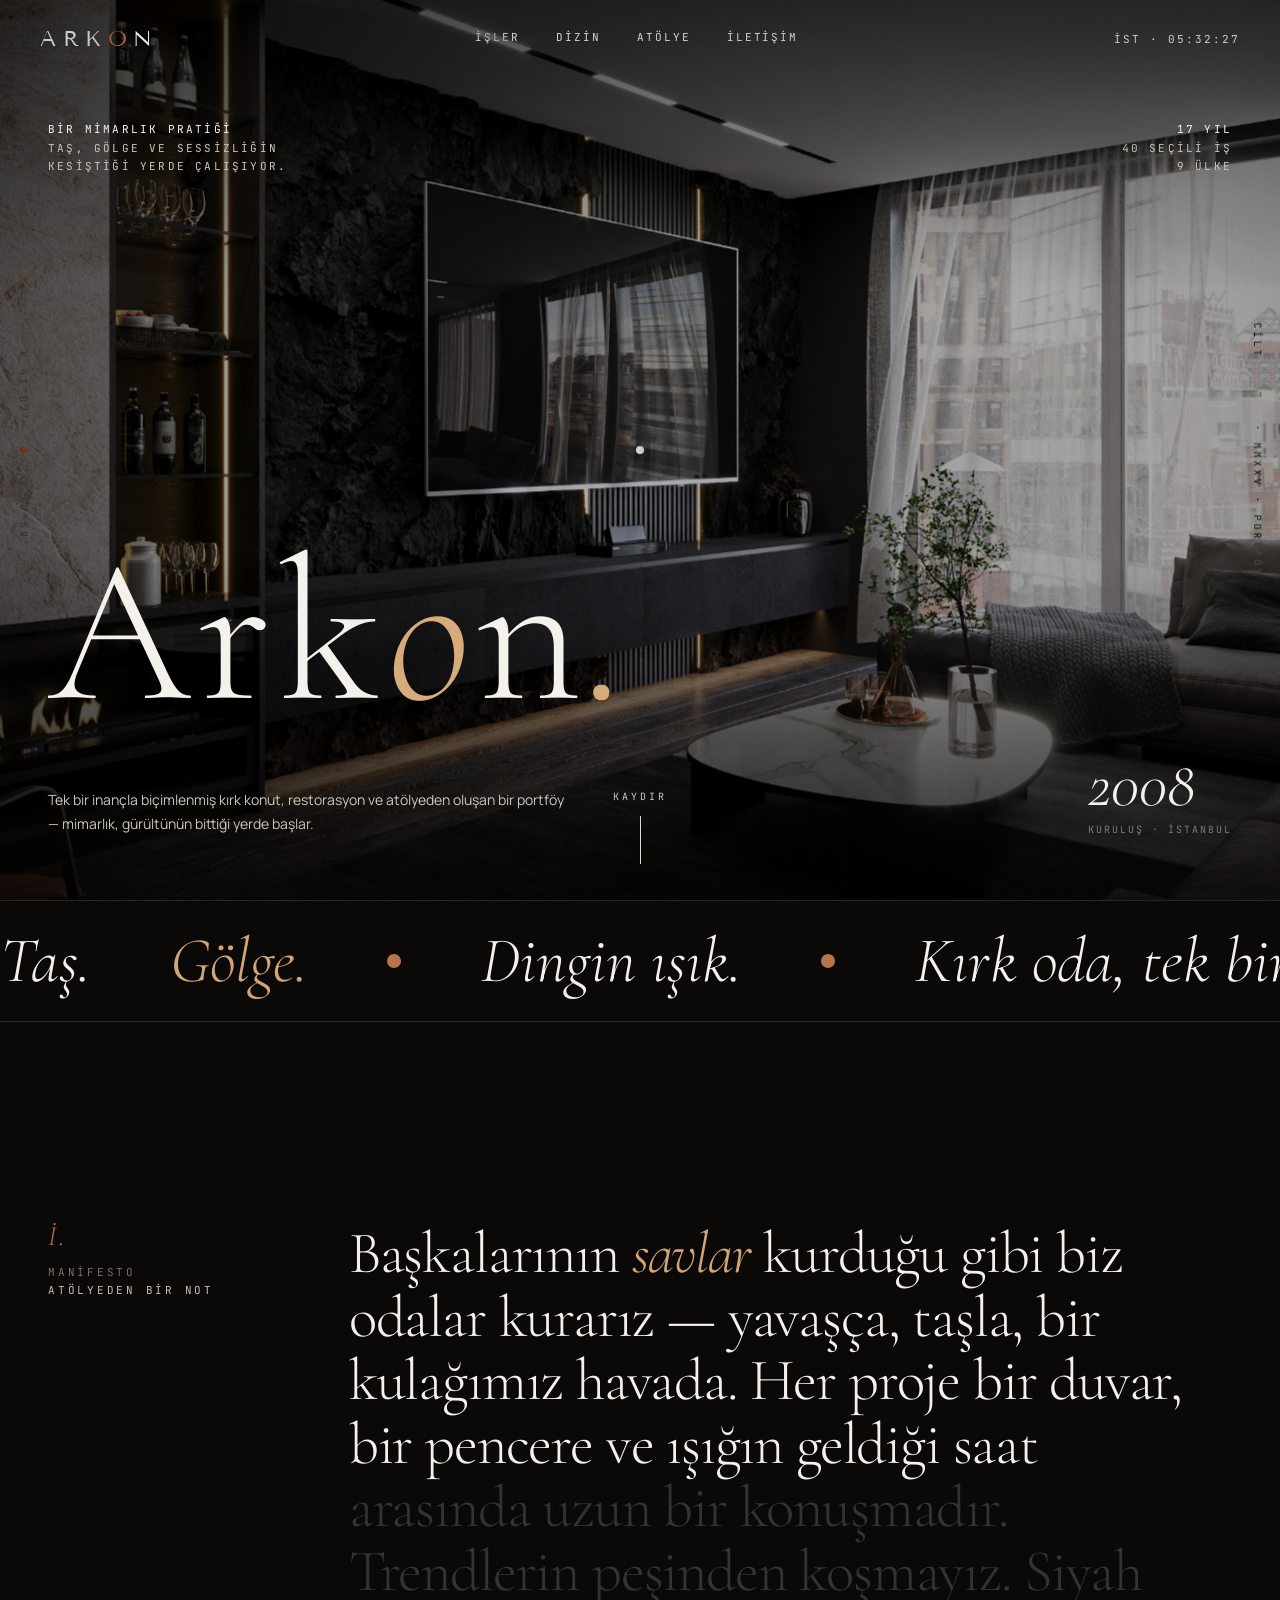
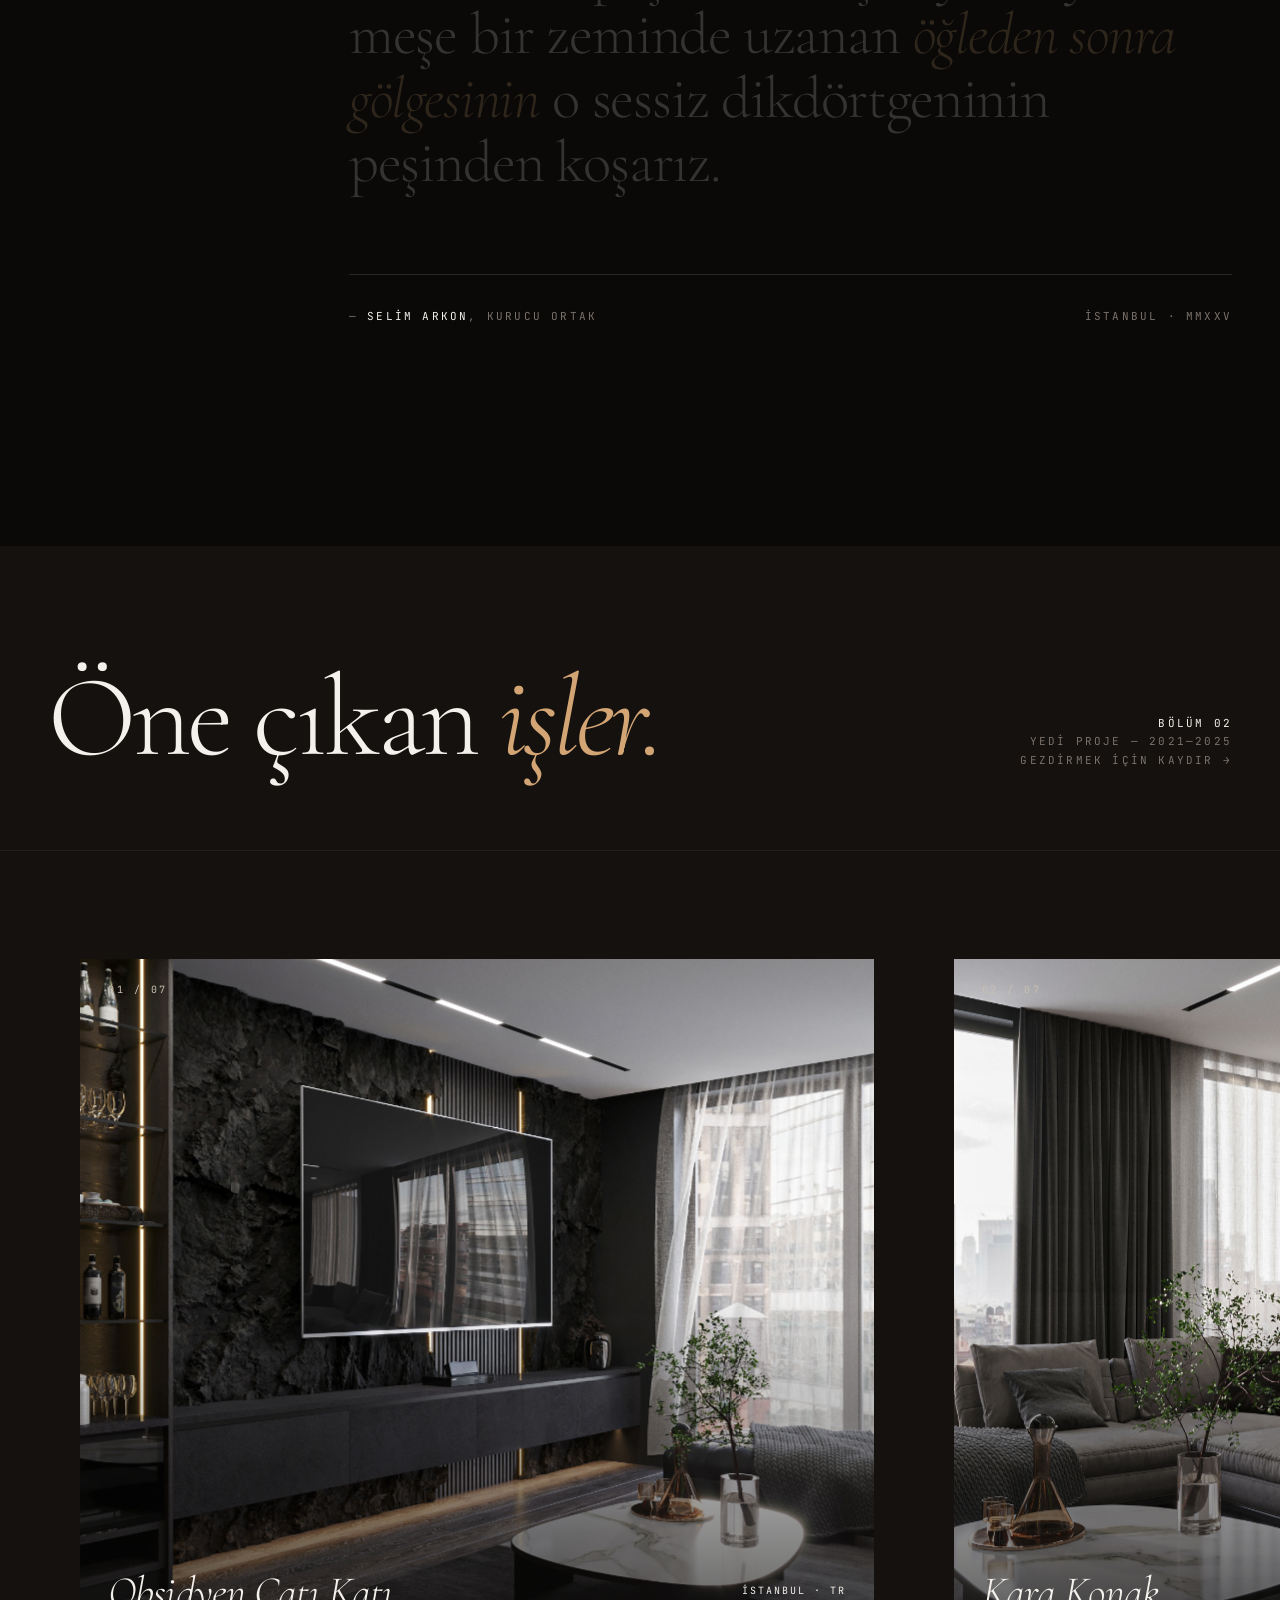
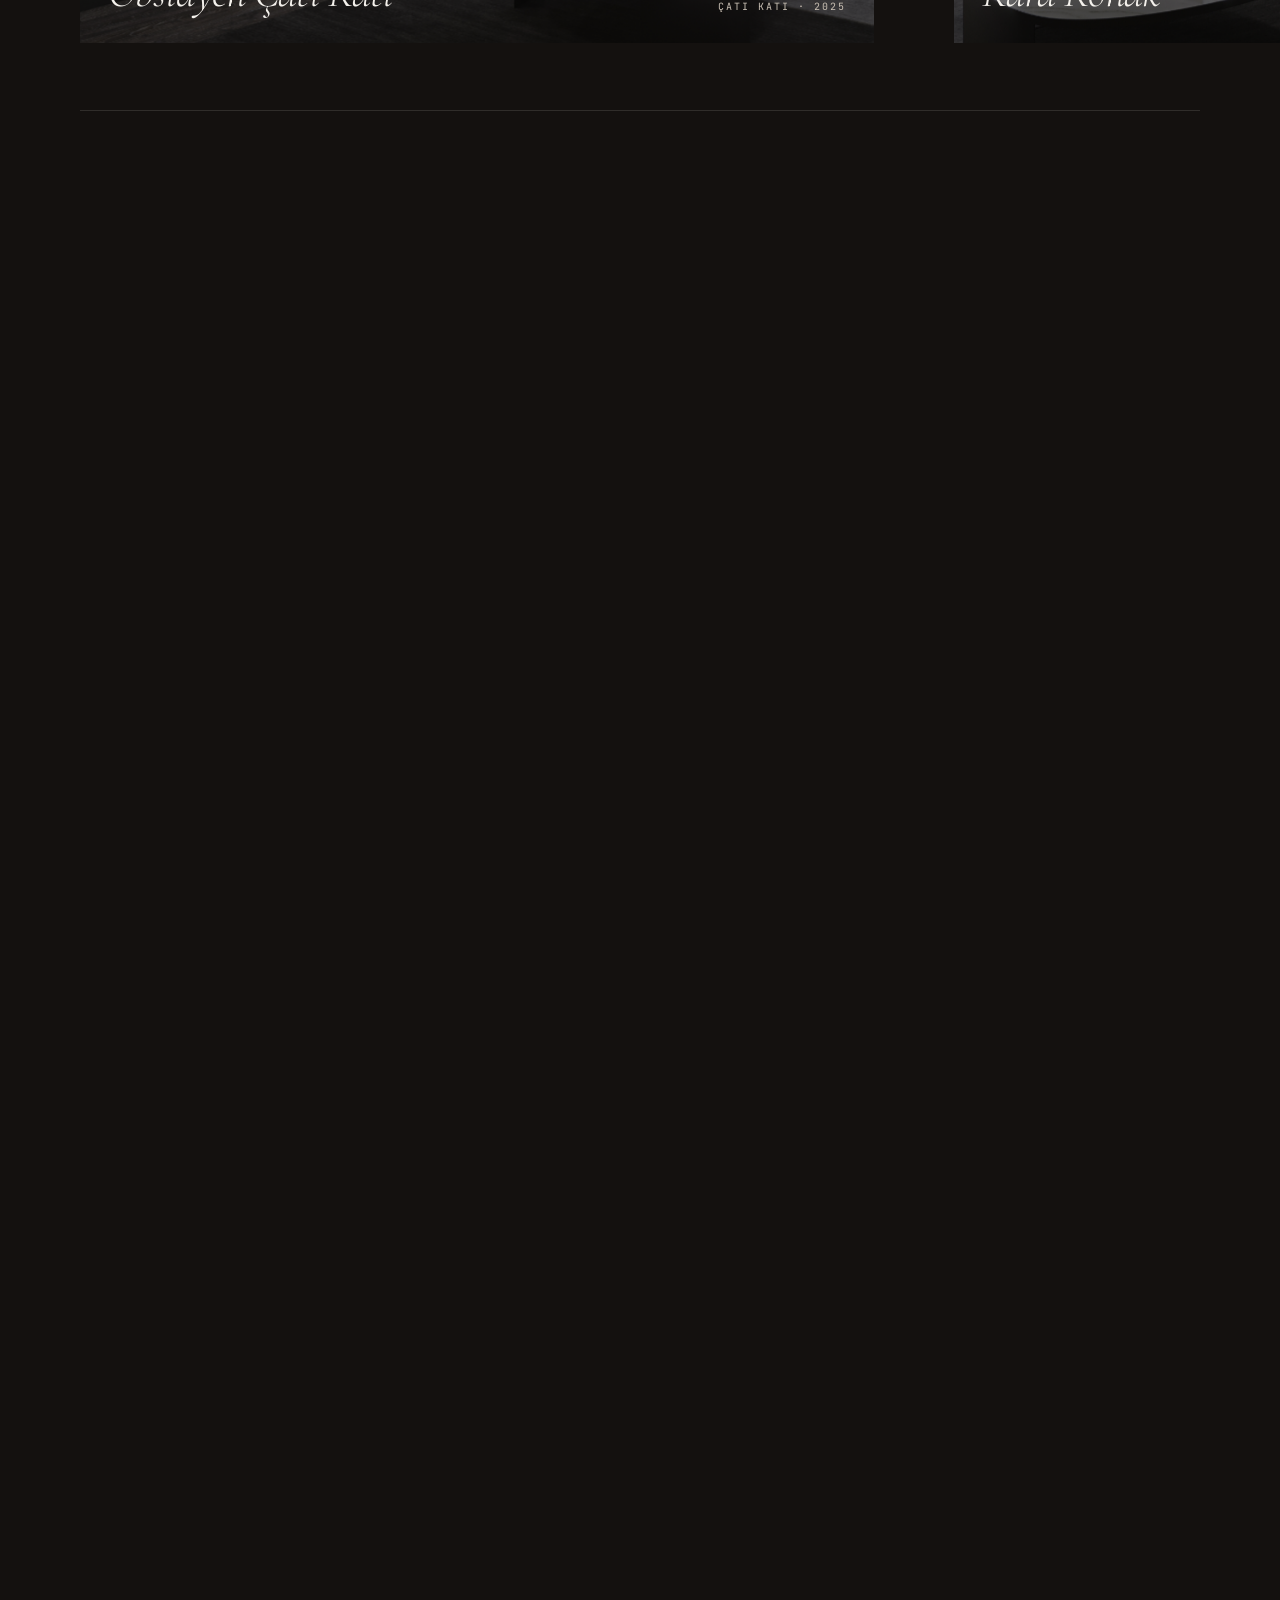
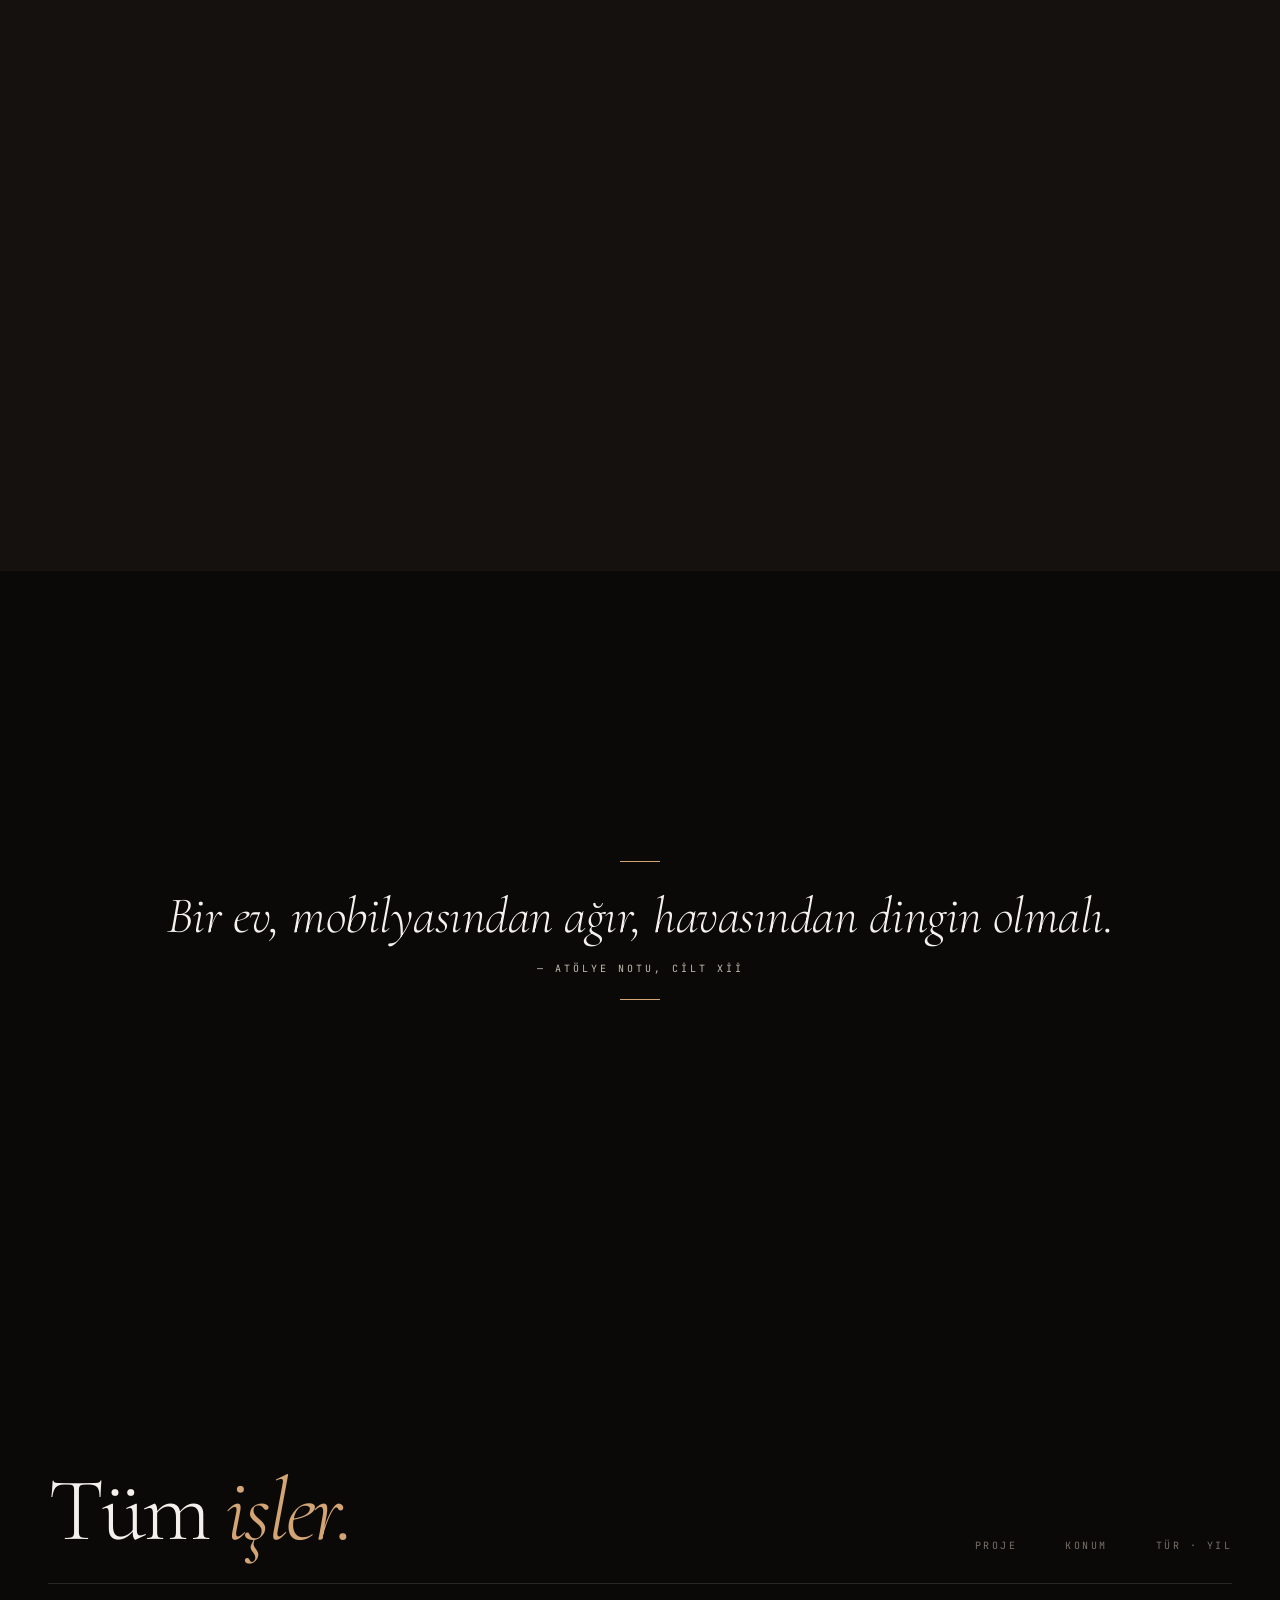
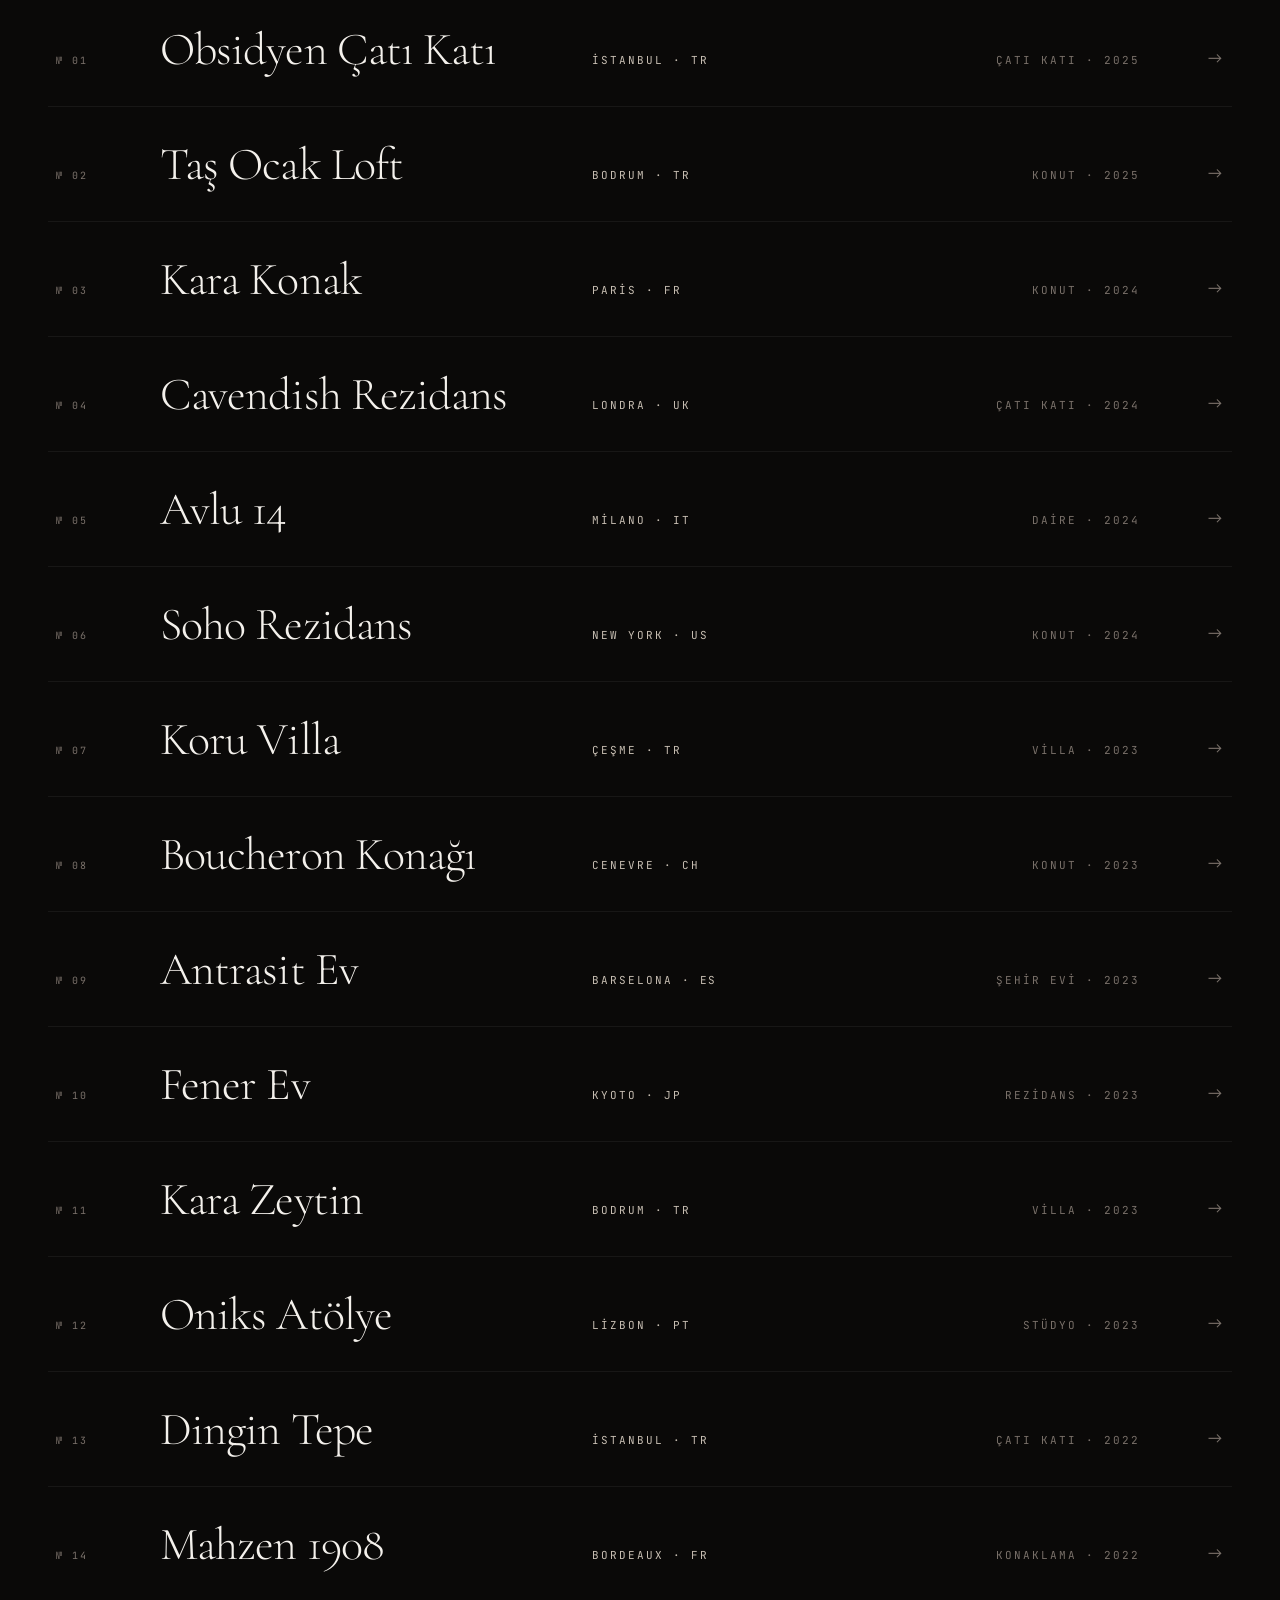
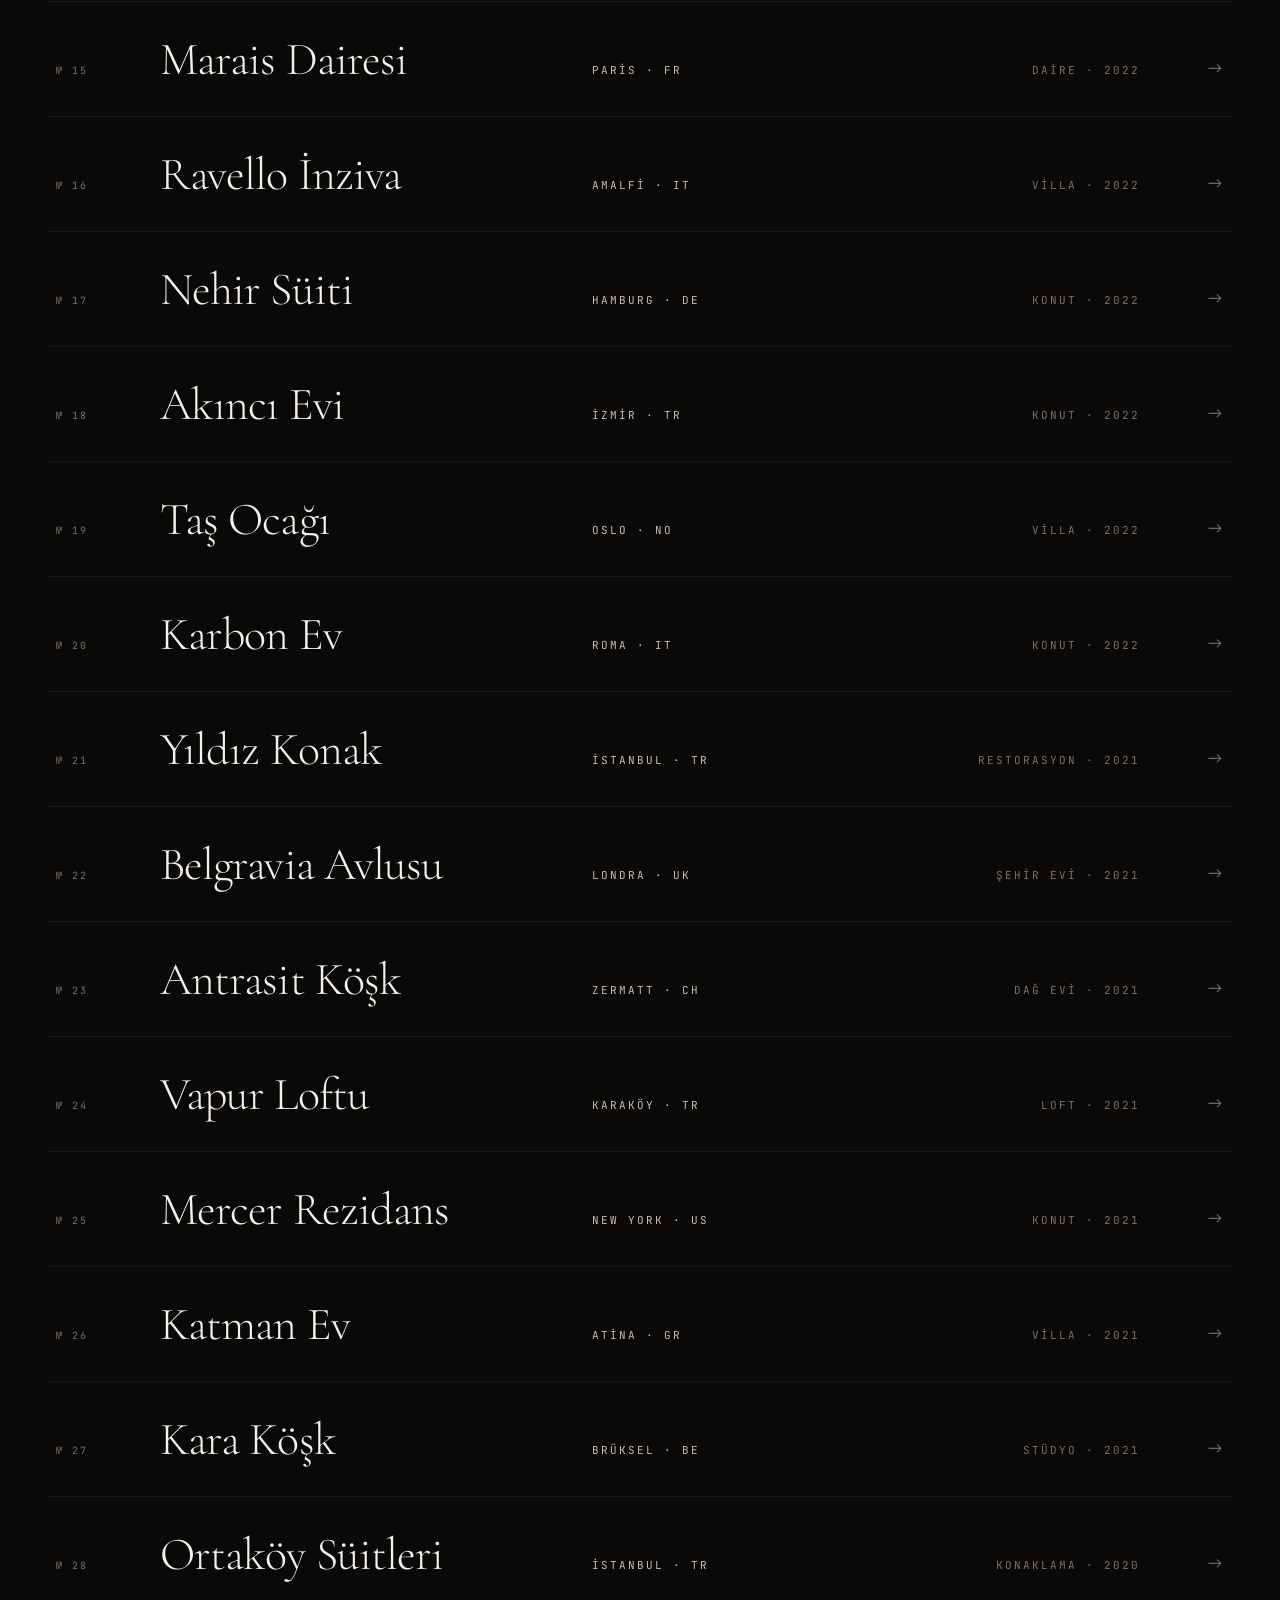
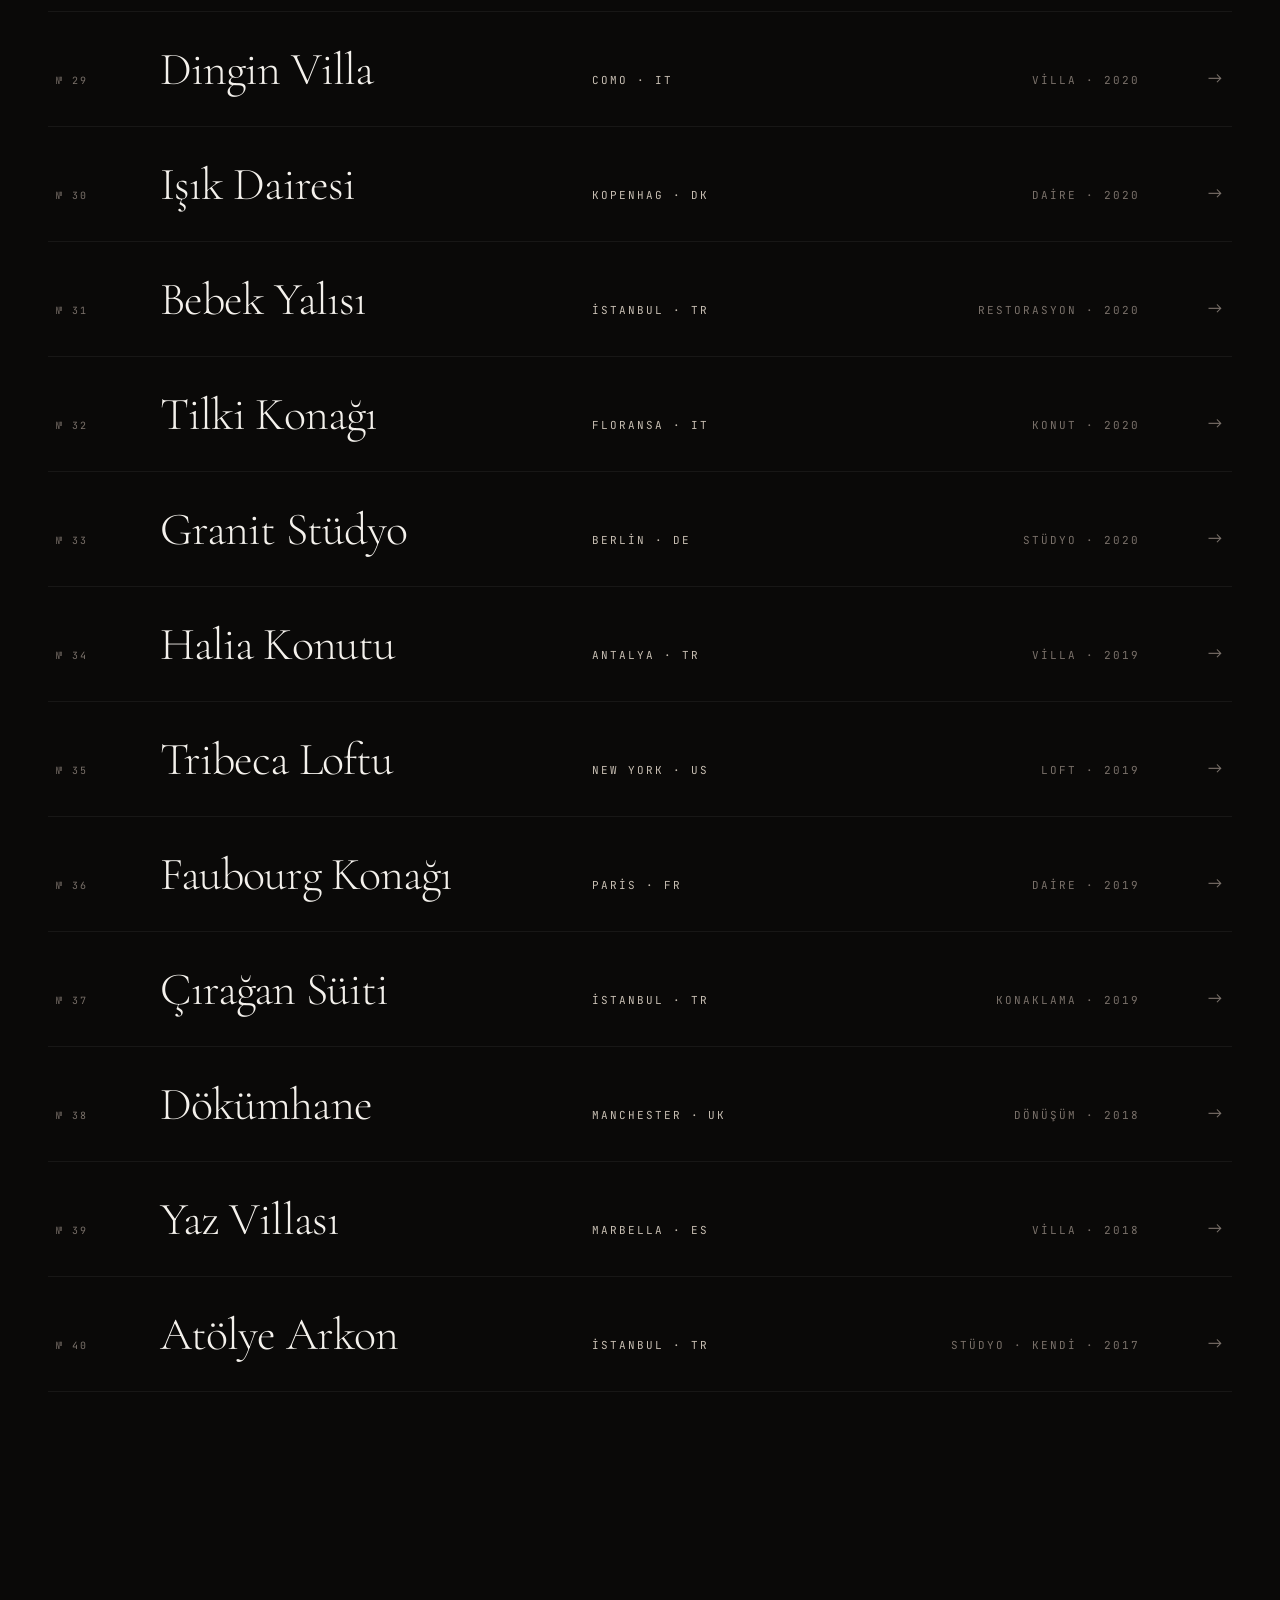
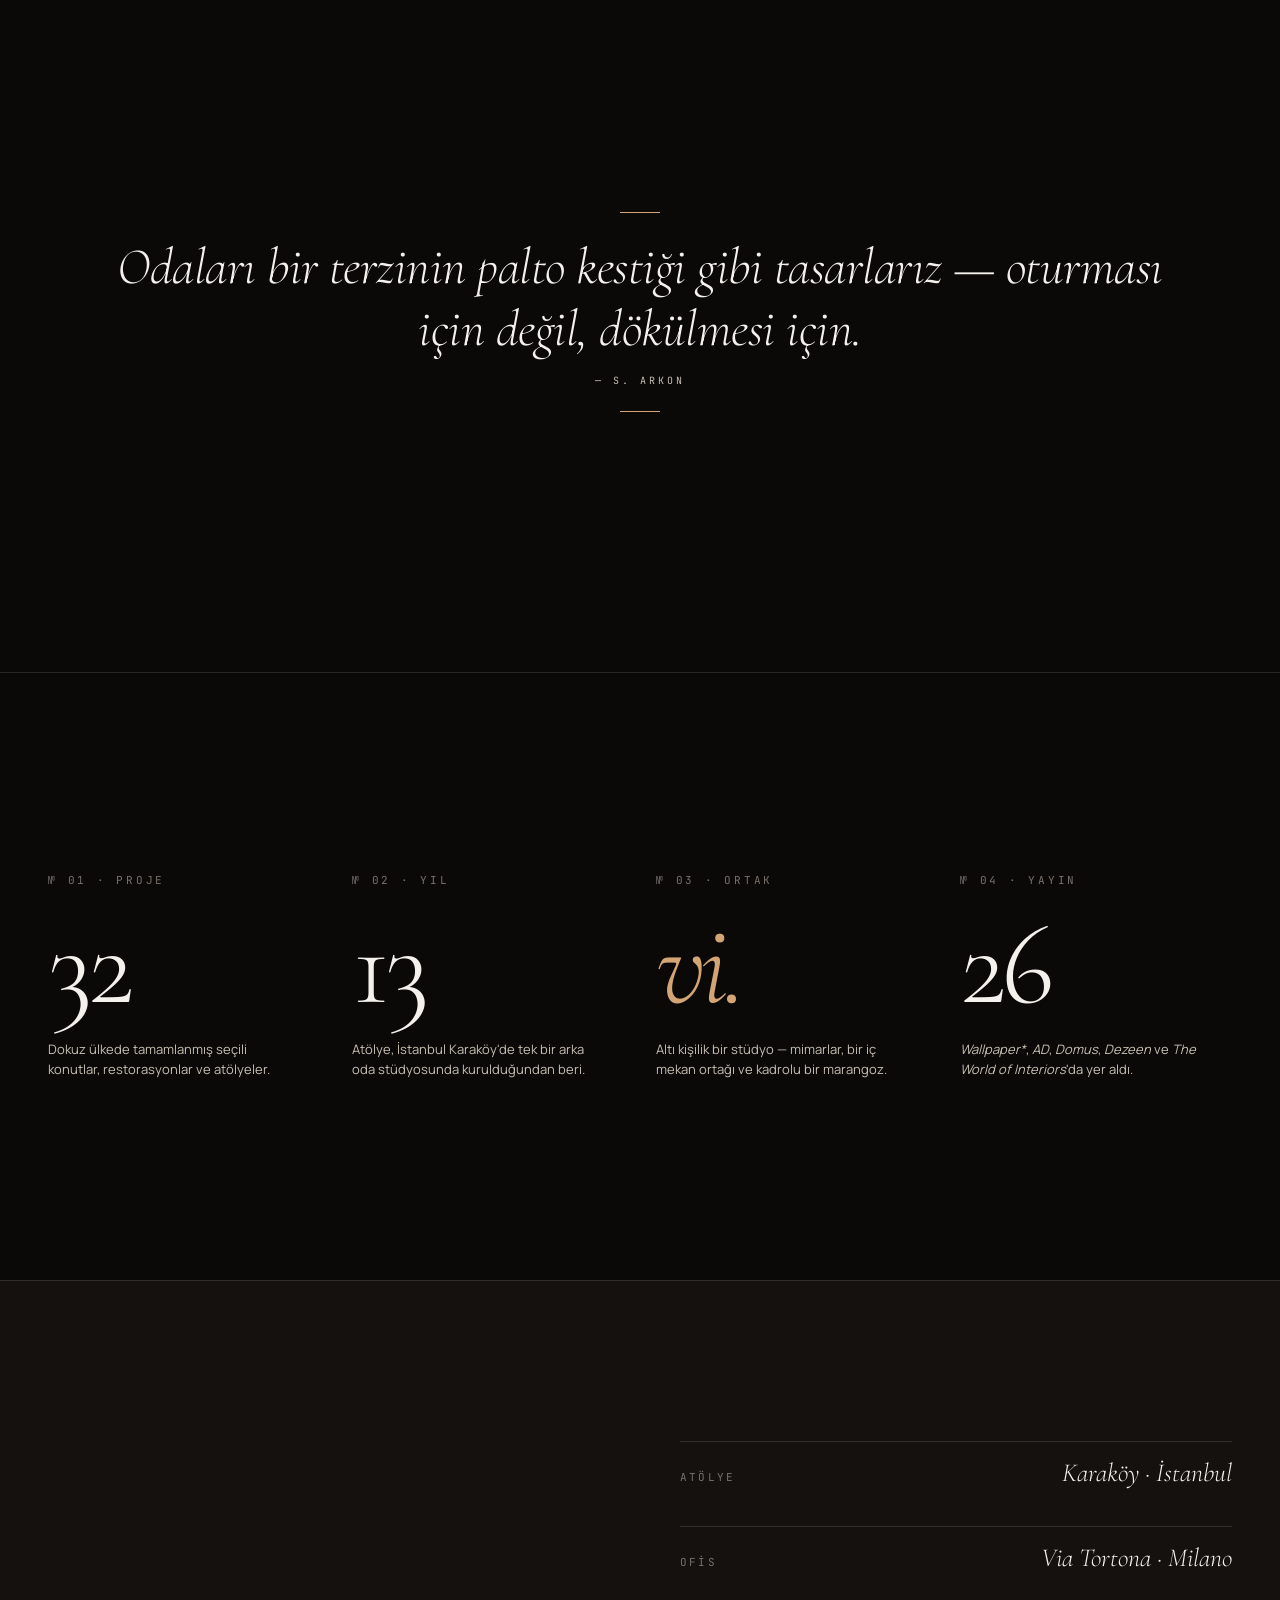
==== index.html @ aa0da46b "Initial commit: Arkon portfolio web sitesi Statik HTML/CSS/JS proje sayfaları ve görseller eklendi. " ====
<!doctype html>
<html lang="tr">
<head>
<meta charset="utf-8">
<meta name="viewport" content="width=device-width,initial-scale=1">
<title>ARKON — Mimarlık & İç Mekan</title>
<link rel="preconnect" href="https://fonts.googleapis.com">
<link rel="preconnect" href="https://fonts.gstatic.com" crossorigin>
<link href="https://fonts.googleapis.com/css2?family=Cormorant+Garamond:ital,wght@0,300;0,400;0,500;1,300;1,400&family=JetBrains+Mono:wght@300;400&family=Manrope:wght@300;400;500&family=Tenor+Sans&display=swap" rel="stylesheet">
<link rel="stylesheet" href="styles.css">
</head>
<body data-screen-label="Arkon Portföy">

<!-- Cursor + grain -->
<div class="cursor"></div>
<div class="grain"></div>

<!-- Loader -->
<div class="loader" aria-hidden="true">
  <div class="loader__count"><span class="v">00</span><span class="pct">/ 100</span></div>
  <div class="loader__meta">
    <b>ARKON · ATÖLYE</b><br>
    mimarlık &amp; iç mekan<br>
    kuruluş 2008 — İstanbul / Milano<br><br>
    seçili işler yükleniyor
  </div>
</div>

<!-- Side rails -->
<div class="rail rail--l">K 41°02′ <span class="dot"></span> D 28°58′</div>
<div class="rail rail--r">Cilt <b style="color:var(--paper)">17</b> · MMXXV · Portföy</div>

<!-- Nav -->
<nav class="nav">
  <div class="nav__brand">ARK<span>O</span>N</div>
  <div class="nav__links">
    <a href="#work">İşler</a>
    <a href="#index">Dizin</a>
    <a href="#atelier">Atölye</a>
    <a href="#contact">İletişim</a>
  </div>
  <div class="nav__clock">İST · 00:00:00</div>
</nav>

<!-- ============================ HERO ============================ -->
<section class="hero" data-screen-label="Giriş">
  <div class="hero__bg" style="background-image:url('img/01.jpg')"></div>
  <div class="hero__inner">
    <div class="hero__eyebrow">
      <div class="l"><b>Bir mimarlık pratiği</b><br>taş, gölge ve sessizliğin kesiştiği yerde çalışıyor.</div>
      <div class="r"><b>17 yıl</b><br>40 seçili iş<br>9 ülke</div>
    </div>

    <div class="hero__title">
      <h1 aria-label="Arkon.">
        <span class="ch">A</span><span class="ch">r</span><span class="ch">k</span><span class="ch italic">o</span><span class="ch">n</span><span class="ch italic">.</span>
      </h1>
      <div class="hero__sub">
        <p>Tek bir inançla biçimlenmiş kırk konut, restorasyon ve atölyeden oluşan bir portföy — mimarlık, gürültünün bittiği yerde başlar.</p>
        <div class="num">2008<small>Kuruluş · İstanbul</small></div>
      </div>
    </div>
  </div>
  <div class="hero__scroll">
    <span>Kaydır</span>
    <span class="bar"></span>
  </div>
</section>

<!-- ============================ MARQUEE ============================ -->
<div class="marquee" aria-hidden="true">
  <div class="marquee__track">
    <span>
      Taş. <em style="font-style:italic;color:var(--ember)">Gölge.</em>
      <i class="sep"></i>
      Dingin ışık.
      <i class="sep"></i>
      Kırk oda, tek bir kulak.
      <i class="sep"></i>
      <em style="font-style:italic;color:var(--ember)">Arkon</em> Atölye.
      <i class="sep"></i>
      Taş. <em style="font-style:italic;color:var(--ember)">Gölge.</em>
      <i class="sep"></i>
      Dingin ışık.
      <i class="sep"></i>
      Kırk oda, tek bir kulak.
      <i class="sep"></i>
      <em style="font-style:italic;color:var(--ember)">Arkon</em> Atölye.
      <i class="sep"></i>
    </span>
  </div>
</div>

<!-- ============================ MANIFESTO ============================ -->
<section class="manifesto" id="atelier" data-screen-label="Manifesto">
  <div class="manifesto__grid">
    <div class="manifesto__label">
      <span class="num">i.</span>
      Manifesto<br>
      <span style="color:var(--bone)">Atölyeden bir not</span>
    </div>
    <div>
      <div class="manifesto__body">
        Başkalarının <em>savlar</em> kurduğu gibi biz odalar kurarız — yavaşça, taşla, bir kulağımız havada. Her proje bir duvar, bir pencere ve ışığın geldiği saat arasında uzun bir konuşmadır. Trendlerin peşinden koşmayız. Siyah meşe bir zeminde uzanan <em>öğleden sonra gölgesinin</em> o sessiz dikdörtgeninin peşinden koşarız.
      </div>
      <div class="manifesto__sign">
        <span>— <b>Selim Arkon</b>, kurucu ortak</span>
        <span>İstanbul · MMXXV</span>
      </div>
    </div>
  </div>
</section>

<!-- ============================ FEATURED — Horizontal scroll ============================ -->
<section class="featured" id="work" data-screen-label="Öne Çıkan İşler">
  <div class="featured__head">
    <h2 class="reveal">Öne çıkan <em>işler.</em></h2>
    <div class="meta reveal">
      <b>Bölüm 02</b><br>
      Yedi proje — 2021—2025<br>
      Gezdirmek için kaydır →
    </div>
  </div>
  <div class="h-scroll">
    <div class="h-scroll__sticky">
      <div class="h-scroll__track">
        <!-- injected -->
      </div>
      <div class="h-scroll__progress"><span></span></div>
    </div>
  </div>
</section>

<!-- ============================ PARALLAX STRIP ============================ -->
<section class="strip" data-screen-label="Alıntı 1">
  <div class="strip__bg" style="background-image:url('img/06.jpg')"></div>
  <div class="strip__quote">
    <p class="reveal">
      Bir ev, mobilyasından ağır, havasından dingin olmalı.
      <cite>— atölye notu, cilt xii</cite>
    </p>
  </div>
</section>

<!-- ============================ INDEX LIST ============================ -->
<section class="index" id="index" data-screen-label="Proje Dizini">
  <div class="index__head">
    <h2 class="reveal">Tüm <em>işler.</em></h2>
    <div class="cols">
      <span>Proje</span>
      <span>Konum</span>
      <span>Tür · Yıl</span>
    </div>
  </div>
  <div class="index__list"><!-- injected --></div>
  <div class="idx-preview"></div>
</section>

<!-- ============================ PARALLAX STRIP 2 ============================ -->
<section class="strip" data-screen-label="Alıntı 2">
  <div class="strip__bg" style="background-image:url('img/03.jpg')"></div>
  <div class="strip__quote">
    <p class="reveal">
      Odaları bir terzinin palto kestiği gibi tasarlarız — oturması için değil, dökülmesi için.
      <cite>— S. Arkon</cite>
    </p>
  </div>
</section>

<!-- ============================ ATELIER NUMBERS ============================ -->
<section class="atelier" data-screen-label="Atölye Sayıları">
  <div class="atelier__cell reveal">
    <div class="lbl">№ 01 · proje</div>
    <div class="val"><span data-counter="40">0</span></div>
    <div class="note">Dokuz ülkede tamamlanmış seçili konutlar, restorasyonlar ve atölyeler.</div>
  </div>
  <div class="atelier__cell reveal">
    <div class="lbl">№ 02 · yıl</div>
    <div class="val"><span data-counter="17">0</span></div>
    <div class="note">Atölye, İstanbul Karaköy'de tek bir arka oda stüdyosunda kurulduğundan beri.</div>
  </div>
  <div class="atelier__cell reveal">
    <div class="lbl">№ 03 · ortak</div>
    <div class="val"><em>vi.</em></div>
    <div class="note">Altı kişilik bir stüdyo — mimarlar, bir iç mekan ortağı ve kadrolu bir marangoz.</div>
  </div>
  <div class="atelier__cell reveal">
    <div class="lbl">№ 04 · yayın</div>
    <div class="val"><span data-counter="32">0</span></div>
    <div class="note"><i>Wallpaper*</i>, <i>AD</i>, <i>Domus</i>, <i>Dezeen</i> ve <i>The World of Interiors</i>'da yer aldı.</div>
  </div>
</section>

<!-- ============================ CONTACT ============================ -->
<section class="cta" id="contact" data-screen-label="İletişim">
  <div class="cta__inner">
    <h2 class="cta__title">
      <span class="line"><span>Bir sohbet</span></span>
      <span class="line"><span><em>başlatalım.</em></span></span>
    </h2>
    <div class="cta__right">
      <div class="cta__field"><span>Atölye</span><b>Karaköy · İstanbul</b></div>
      <div class="cta__field"><span>Ofis</span><b>Via Tortona · Milano</b></div>
      <div class="cta__field"><span>E-posta</span><b>merhaba@arkon.com</b></div>
      <div class="cta__field"><span>Telefon</span><b>+90 212 000 00 00</b></div>
      <a href="mailto:merhaba@arkon.com" class="cta__btn">
        <span class="dot"></span>
        Bir proje başlatın
        <span style="margin-left:6px">→</span>
      </a>
    </div>
  </div>
</section>

<!-- ============================ FOOTER ============================ -->
<footer class="foot">
  <div class="foot__brand">ARK<span>O</span>N</div>
  <div class="foot__links">
    <a href="#">Instagram</a>
    <a href="#">Are.na</a>
    <a href="#">Günlük</a>
    <a href="#">Basın kiti</a>
  </div>
  <div>© MMXXV · tüm işlerin telif hakkı Arkon Atölye</div>
</footer>

<script src="projects.js"></script>
<script src="app.js"></script>
</body>
</html>
---- styles.css ----
/* ============================================================
   MEMİR — Architect Portfolio
   ============================================================ */

:root{
  --ink:        #0a0908;
  --char:       #14110f;
  --ash:        #1f1c19;
  --shadow:     #2a2622;
  --stone:      #7a716a;
  --bone:       #c8bfb3;
  --paper:      #f4f1ec;
  --paper-dim:  #ddd6cb;
  --cognac:     #b8744a;
  --ember:      #d4a574;
  --line:       rgba(244,241,236,0.12);
  --line-soft:  rgba(244,241,236,0.06);

  --f-display:  "Cormorant Garamond", "Times New Roman", serif;
  --f-sans:     "Tenor Sans", "Helvetica Neue", sans-serif;
  --f-body:     "Manrope", system-ui, sans-serif;
  --f-mono:     "JetBrains Mono", "SFMono-Regular", monospace;

  --ease-out:   cubic-bezier(.22,.61,.36,1);
  --ease-io:    cubic-bezier(.7,0,.3,1);
  --ease-bez:   cubic-bezier(.16,1,.3,1);
}

*{margin:0;padding:0;box-sizing:border-box;}
html,body{
  background:var(--ink);
  color:var(--paper);
  font-family:var(--f-body);
  font-size:15px;
  line-height:1.55;
  -webkit-font-smoothing:antialiased;
  -moz-osx-font-smoothing:grayscale;
  overflow-x:clip; /* `clip` (not hidden) preserves position:sticky on descendants */
}
html{scroll-behavior:auto;}
body{cursor:none;}
@media (pointer:coarse){ body{cursor:auto;} }

img{display:block;max-width:100%;}
a{color:inherit;text-decoration:none;}
button{font:inherit;color:inherit;background:none;border:0;cursor:pointer;}

/* ---------- Grain overlay ---------- */
.grain{
  position:fixed;inset:0;z-index:9000;
  pointer-events:none;mix-blend-mode:overlay;opacity:.5;
  background-image:url("data:image/svg+xml;utf8,<svg viewBox='0 0 200 200' xmlns='http://www.w3.org/2000/svg'><filter id='n'><feTurbulence type='fractalNoise' baseFrequency='0.9' numOctaves='2' stitchTiles='stitch'/><feColorMatrix values='0 0 0 0 0.5  0 0 0 0 0.5  0 0 0 0 0.5  0 0 0 0.55 0'/></filter><rect width='100%' height='100%' filter='url(%23n)'/></svg>");
  background-size:200px 200px;
}

/* ---------- Custom cursor ---------- */
.cursor{
  position:fixed;top:0;left:0;width:8px;height:8px;
  border-radius:50%;background:var(--paper);
  transform:translate(-50%,-50%);pointer-events:none;
  z-index:10000;mix-blend-mode:difference;
  transition:width .25s var(--ease-out),height .25s var(--ease-out),background .25s;
}
.cursor.is-link{width:46px;height:46px;background:var(--ember);}
.cursor.is-drag{width:80px;height:80px;background:var(--paper);}
.cursor.is-drag::after{
  content:"GEZDİR";position:absolute;inset:0;display:grid;place-items:center;
  font:11px var(--f-mono);letter-spacing:.2em;color:var(--ink);
}

/* ---------- Loader ---------- */
.loader{
  position:fixed;inset:0;z-index:8000;background:var(--ink);
  display:flex;align-items:flex-end;justify-content:space-between;
  padding:48px;transition:transform 1.1s var(--ease-io);
}
.loader.done{ transform:translateY(-100%); }
.loader__count{
  font:300 18vw/0.9 var(--f-display);font-style:italic;
  letter-spacing:-.04em;color:var(--paper);
  font-variant-numeric:tabular-nums;
  display:flex;align-items:flex-end;
}
.loader__count .pct{
  font:400 1.2rem/1 var(--f-mono);letter-spacing:.05em;
  color:var(--stone);margin-left:.4em;padding-bottom:1.4em;
}
.loader__meta{
  font:11px/1.6 var(--f-mono);letter-spacing:.18em;text-transform:uppercase;
  color:var(--stone);text-align:right;
}
.loader__meta b{color:var(--paper);font-weight:400;}

/* ---------- Top nav ---------- */
.nav{
  position:fixed;top:0;left:0;right:0;z-index:200;
  display:flex;justify-content:space-between;align-items:center;
  padding:28px 40px;
  font:11px/1 var(--f-mono);letter-spacing:.18em;text-transform:uppercase;
  color:var(--paper);
  mix-blend-mode:difference;
}
.nav__brand{font:400 22px/1 var(--f-sans);letter-spacing:.3em;}
.nav__brand span{color:var(--cognac);}
.nav__links{display:flex;gap:36px;}
.nav__links a{position:relative;padding-bottom:4px;}
.nav__links a::after{
  content:"";position:absolute;left:0;bottom:0;height:1px;width:100%;
  background:currentColor;transform:scaleX(0);transform-origin:left;
  transition:transform .5s var(--ease-out);
}
.nav__links a:hover::after{transform:scaleX(1);}
.nav__clock{font-variant-numeric:tabular-nums;color:var(--paper);}

/* ---------- Side rails ---------- */
.rail{
  position:fixed;top:50%;transform:translateY(-50%);z-index:150;
  font:10px/1 var(--f-mono);letter-spacing:.3em;text-transform:uppercase;
  color:var(--stone);writing-mode:vertical-rl;
  display:flex;gap:24px;align-items:center;
  mix-blend-mode:difference;
}
.rail--l{left:18px;}
.rail--r{right:18px;}
.rail .dot{
  writing-mode:horizontal-tb;width:6px;height:6px;border-radius:50%;
  background:var(--cognac);
}

/* ============================================================
   HERO
   ============================================================ */
.hero{
  position:relative;height:100vh;min-height:720px;overflow:hidden;
  background:var(--char);
}
.hero__bg{
  position:absolute;inset:-5%;
  background-size:cover;background-position:center;
  filter:brightness(.65) contrast(1.05);
  will-change:transform;
  transform:scale(1.08);
}
.hero__bg::after{
  content:"";position:absolute;inset:0;
  background:
    linear-gradient(180deg,rgba(10,9,8,.55) 0%,rgba(10,9,8,0) 35%,rgba(10,9,8,0) 60%,rgba(10,9,8,.9) 100%),
    radial-gradient(ellipse at 60% 50%, rgba(0,0,0,0) 30%, rgba(10,9,8,.6) 100%);
}
.hero__inner{
  position:relative;height:100%;display:flex;flex-direction:column;
  justify-content:space-between;padding:120px 48px 64px;
}
.hero__eyebrow{
  display:flex;justify-content:space-between;align-items:flex-start;
  font:11px/1.7 var(--f-mono);letter-spacing:.2em;text-transform:uppercase;
  color:var(--bone);
}
.hero__eyebrow .l{max-width:280px;}
.hero__eyebrow .r{text-align:right;}
.hero__eyebrow b{color:var(--paper);font-weight:400;}

.hero__title{
  margin-top:auto;
}
.hero__title h1{
  font:300 clamp(80px,16vw,260px)/0.86 var(--f-display);
  letter-spacing:-.045em;color:var(--paper);
  display:flex;flex-wrap:wrap;gap:0 .08em;
  overflow:hidden;
}
.hero__title h1 .ch{
  display:inline-block;transform:translateY(110%);
  opacity:0;will-change:transform,opacity;
}
.hero__title h1 .ch.italic{font-style:italic;color:var(--ember);}
.hero__sub{
  display:flex;justify-content:space-between;align-items:flex-end;
  margin-top:32px;gap:48px;
}
.hero__sub p{
  max-width:520px;font-size:14px;color:var(--bone);line-height:1.7;
  opacity:0;transform:translateY(20px);transition:all 1s var(--ease-out) 1.3s;
}
.hero__sub p.in{opacity:1;transform:none;}
.hero__sub .num{
  font:300 64px/1 var(--f-display);font-style:italic;color:var(--paper);
  opacity:0;transform:translateY(20px);transition:all 1s var(--ease-out) 1.5s;
}
.hero__sub .num.in{opacity:1;transform:none;}
.hero__sub .num small{
  display:block;font:10px var(--f-mono);letter-spacing:.2em;
  color:var(--stone);text-transform:uppercase;margin-top:6px;font-style:normal;
}

.hero__scroll{
  position:absolute;bottom:36px;left:50%;transform:translateX(-50%);
  font:10px/1 var(--f-mono);letter-spacing:.3em;text-transform:uppercase;
  color:var(--bone);display:flex;flex-direction:column;align-items:center;gap:14px;
}
.hero__scroll .bar{
  width:1px;height:48px;background:var(--paper-dim);position:relative;overflow:hidden;
}
.hero__scroll .bar::after{
  content:"";position:absolute;inset:0;background:var(--cognac);
  transform:translateY(-100%);animation:scrollPulse 2.2s var(--ease-io) infinite;
}
@keyframes scrollPulse{
  0%{transform:translateY(-100%);}
  60%{transform:translateY(100%);}
  100%{transform:translateY(100%);}
}

/* ============================================================
   MARQUEE
   ============================================================ */
.marquee{
  border-top:1px solid var(--line);
  border-bottom:1px solid var(--line);
  overflow:hidden;background:var(--ink);
}
.marquee__track{
  display:flex;gap:80px;padding:28px 0;white-space:nowrap;
  animation:marquee 38s linear infinite;
  font:300 clamp(40px,5vw,72px)/1 var(--f-display);font-style:italic;
  color:var(--paper);
}
.marquee__track span{display:inline-flex;align-items:center;gap:80px;}
.marquee__track .sep{
  width:14px;height:14px;border-radius:50%;background:var(--cognac);
  display:inline-block;
}
@keyframes marquee{
  from{transform:translateX(0);}
  to{transform:translateX(-50%);}
}

/* ============================================================
   MANIFESTO
   ============================================================ */
.manifesto{
  padding:200px 48px 220px;position:relative;
  background:var(--ink);
}
.manifesto__grid{
  display:grid;grid-template-columns:1fr 4fr;gap:80px;
  max-width:1600px;margin:0 auto;
}
.manifesto__label{
  font:11px/1.6 var(--f-mono);letter-spacing:.25em;text-transform:uppercase;
  color:var(--stone);position:sticky;top:120px;height:fit-content;
}
.manifesto__label .num{
  display:block;color:var(--cognac);margin-bottom:14px;
  font:300 28px/1 var(--f-display);font-style:italic;
}
.manifesto__body{
  font:300 clamp(32px,4.6vw,76px)/1.08 var(--f-display);
  letter-spacing:-.02em;color:var(--paper);max-width:1200px;
}
.manifesto__body .word{
  display:inline-block;opacity:.18;transition:opacity .6s var(--ease-out);
}
.manifesto__body .word.in{opacity:1;}
.manifesto__body em{
  color:var(--ember);font-style:italic;
}
.manifesto__sign{
  margin-top:80px;display:flex;justify-content:space-between;align-items:flex-end;
  border-top:1px solid var(--line);padding-top:32px;
  font:11px/1.7 var(--f-mono);letter-spacing:.2em;text-transform:uppercase;
  color:var(--stone);
}
.manifesto__sign b{color:var(--paper);font-weight:400;}

/* ============================================================
   FEATURED — Horizontal sticky scroll
   ============================================================ */
.featured{
  position:relative;background:var(--char);
}
.featured__head{
  display:flex;justify-content:space-between;align-items:flex-end;
  padding:120px 48px 80px;
  border-bottom:1px solid var(--line-soft);
}
.featured__head h2{
  font:300 clamp(56px,9vw,140px)/0.9 var(--f-display);
  letter-spacing:-.035em;color:var(--paper);
}
.featured__head h2 em{color:var(--ember);}
.featured__head .meta{
  font:11px/1.7 var(--f-mono);letter-spacing:.2em;text-transform:uppercase;
  color:var(--stone);text-align:right;
}
.featured__head .meta b{color:var(--paper);font-weight:400;}

.h-scroll{
  position:relative;
  /* height set dynamically in JS so vertical scroll exactly matches horizontal pan */
}
.h-scroll__sticky{
  position:sticky;top:0;height:100vh;overflow:hidden;
  display:flex;align-items:center;
}
.h-scroll__track{
  display:flex;align-items:center;gap:80px;padding:0 80px;
  will-change:transform;
}
.f-card{
  position:relative;flex:0 0 auto;
  width:62vw;max-width:920px;height:76vh;
  overflow:hidden;background:var(--ash);
}
.f-card__img{
  position:absolute;inset:-8%;
  background-size:cover;background-position:center;
  will-change:transform;
}
.f-card__img::after{
  content:"";position:absolute;inset:0;
  background:linear-gradient(180deg,rgba(10,9,8,0) 50%,rgba(10,9,8,.85) 100%);
}
.f-card__meta{
  position:absolute;left:28px;right:28px;bottom:28px;
  display:flex;justify-content:space-between;align-items:flex-end;
  color:var(--paper);z-index:2;
}
.f-card__meta h3{
  font:300 clamp(28px,3.4vw,52px)/1 var(--f-display);
  font-style:italic;letter-spacing:-.02em;
}
.f-card__meta .right{
  font:10px/1.6 var(--f-mono);letter-spacing:.2em;text-transform:uppercase;
  color:var(--bone);text-align:right;
}
.f-card__meta .right b{color:var(--paper);font-weight:400;}
.f-card__num{
  position:absolute;top:24px;left:28px;z-index:2;
  font:10px var(--f-mono);letter-spacing:.25em;color:var(--bone);
}

.h-scroll__progress{
  position:absolute;bottom:40px;left:80px;right:80px;
  height:1px;background:var(--line);
}
.h-scroll__progress span{
  display:block;height:100%;width:0;background:var(--cognac);
  transition:width .1s linear;
}

/* ============================================================
   INDEX LIST — hover preview
   ============================================================ */
.index{
  padding:180px 48px 160px;position:relative;
  background:var(--ink);
}
.index__head{
  display:flex;justify-content:space-between;align-items:flex-end;
  border-bottom:1px solid var(--line);padding-bottom:32px;margin-bottom:8px;
}
.index__head h2{
  font:300 clamp(48px,7vw,108px)/0.9 var(--f-display);
  letter-spacing:-.035em;
}
.index__head h2 em{color:var(--ember);font-style:italic;}
.index__head .cols{
  display:flex;gap:48px;
  font:10px/1 var(--f-mono);letter-spacing:.25em;text-transform:uppercase;
  color:var(--stone);
}

.index__list{position:relative;}
.idx-row{
  display:grid;
  grid-template-columns:80px 1.4fr 1fr .8fr 60px;
  gap:24px;align-items:baseline;
  padding:34px 8px;border-bottom:1px solid var(--line-soft);
  position:relative;cursor:none;
  transition:padding .5s var(--ease-out),background .5s var(--ease-out);
}
.idx-row:hover{padding-left:32px;background:rgba(184,116,74,.04);}
.idx-row__no{
  font:10px var(--f-mono);color:var(--stone);letter-spacing:.2em;
}
.idx-row__title{
  font:300 clamp(28px,3.6vw,46px)/1 var(--f-display);
  letter-spacing:-.02em;color:var(--paper);
  transition:color .4s var(--ease-out),transform .6s var(--ease-out);
}
.idx-row:hover .idx-row__title{color:var(--ember);}
.idx-row__title em{font-style:italic;}
.idx-row__loc,.idx-row__year{
  font:11px var(--f-mono);letter-spacing:.18em;text-transform:uppercase;
  color:var(--bone);
}
.idx-row__year{text-align:right;color:var(--stone);}
.idx-row__arrow{
  text-align:right;color:var(--stone);font-size:18px;
  transition:transform .4s var(--ease-out),color .4s var(--ease-out);
}
.idx-row:hover .idx-row__arrow{color:var(--ember);transform:translateX(8px);}

/* hovering preview thumbnail follows cursor */
.idx-preview{
  position:fixed;top:0;left:0;width:340px;height:440px;
  pointer-events:none;z-index:300;
  background-size:cover;background-position:center;
  opacity:0;transform:translate(-50%,-50%) scale(.92);
  transition:opacity .35s var(--ease-out),transform .5s var(--ease-out);
  box-shadow:0 30px 80px rgba(0,0,0,.6);
}
.idx-preview.in{opacity:1;transform:translate(-50%,-50%) scale(1);}

/* ============================================================
   PARALLAX STRIP — full bleed
   ============================================================ */
.strip{
  height:80vh;position:relative;overflow:hidden;
}
.strip__bg{
  position:absolute;inset:-15%;background-size:cover;background-position:center;
  will-change:transform;
}
.strip__bg::after{
  content:"";position:absolute;inset:0;
  background:linear-gradient(180deg,rgba(10,9,8,.4),rgba(10,9,8,.2),rgba(10,9,8,.6));
}
.strip__quote{
  position:absolute;inset:0;display:grid;place-items:center;padding:0 8vw;
  text-align:center;
}
.strip__quote p{
  font:300 clamp(28px,4vw,64px)/1.2 var(--f-display);font-style:italic;
  color:var(--paper);max-width:1100px;letter-spacing:-.01em;
}
.strip__quote p::before,
.strip__quote p::after{
  content:"";display:block;width:40px;height:1px;background:var(--ember);
  margin:24px auto;
}
.strip__quote cite{
  display:block;font:10px var(--f-mono);letter-spacing:.3em;text-transform:uppercase;
  color:var(--bone);font-style:normal;margin-top:14px;
}

/* ============================================================
   ATELIER — numbers
   ============================================================ */
.atelier{
  padding:200px 48px;background:var(--ink);
  display:grid;grid-template-columns:repeat(4,1fr);gap:32px;
  border-top:1px solid var(--line);
}
.atelier__cell{position:relative;}
.atelier__cell .lbl{
  font:11px var(--f-mono);letter-spacing:.25em;text-transform:uppercase;
  color:var(--stone);margin-bottom:24px;
}
.atelier__cell .val{
  font:300 clamp(72px,9vw,140px)/0.95 var(--f-display);
  letter-spacing:-.04em;color:var(--paper);
}
.atelier__cell .val em{color:var(--ember);font-style:italic;}
.atelier__cell .note{
  margin-top:18px;font-size:13px;color:var(--bone);line-height:1.6;
  max-width:240px;
}

/* ============================================================
   CTA / CONTACT
   ============================================================ */
.cta{
  padding:160px 48px 200px;
  background:var(--char);position:relative;overflow:hidden;
  border-top:1px solid var(--line);
}
.cta__inner{
  max-width:1400px;margin:0 auto;
  display:grid;grid-template-columns:1fr 1fr;gap:80px;align-items:end;
}
.cta__title{
  font:300 clamp(64px,10vw,180px)/0.85 var(--f-display);
  letter-spacing:-.04em;color:var(--paper);
}
.cta__title em{color:var(--ember);font-style:italic;}
.cta__title .line{display:block;overflow:hidden;}
.cta__title .line span{display:inline-block;transform:translateY(110%);}

.cta__right{
  display:flex;flex-direction:column;gap:40px;padding-bottom:24px;
}
.cta__field{
  border-top:1px solid var(--line);padding-top:18px;
  display:flex;justify-content:space-between;align-items:baseline;
  font:11px var(--f-mono);letter-spacing:.2em;text-transform:uppercase;
  color:var(--stone);
}
.cta__field b{
  color:var(--paper);font-weight:400;
  font:300 26px/1 var(--f-display);font-style:italic;
  text-transform:none;letter-spacing:0;
}
.cta__btn{
  align-self:flex-start;margin-top:20px;
  border:1px solid var(--paper);border-radius:999px;
  padding:24px 44px;display:inline-flex;align-items:center;gap:18px;
  font:11px var(--f-mono);letter-spacing:.25em;text-transform:uppercase;
  color:var(--paper);position:relative;overflow:hidden;
  transition:color .5s var(--ease-out);
}
.cta__btn::before{
  content:"";position:absolute;inset:0;background:var(--ember);
  transform:translateY(100%);transition:transform .6s var(--ease-io);z-index:-1;
}
.cta__btn:hover{color:var(--ink);}
.cta__btn:hover::before{transform:translateY(0);}
.cta__btn span.dot{
  width:8px;height:8px;border-radius:50%;background:var(--ember);
  transition:background .5s;
}
.cta__btn:hover span.dot{background:var(--ink);}

/* ============================================================
   FOOTER
   ============================================================ */
.foot{
  padding:48px;background:var(--ink);
  display:flex;justify-content:space-between;align-items:center;gap:24px;
  border-top:1px solid var(--line);
  font:11px var(--f-mono);letter-spacing:.2em;text-transform:uppercase;
  color:var(--stone);
}
.foot__brand{font:400 22px/1 var(--f-sans);letter-spacing:.3em;color:var(--paper);}
.foot__brand span{color:var(--cognac);}
.foot__links{display:flex;gap:32px;}
.foot__links a:hover{color:var(--ember);}

/* ============================================================
   Reveal helpers
   ============================================================ */
.reveal{opacity:0;transform:translateY(30px);transition:opacity 1s var(--ease-out),transform 1s var(--ease-out);}
.reveal.in{opacity:1;transform:none;}

.clip-reveal{clip-path:inset(100% 0 0 0);transition:clip-path 1.4s var(--ease-io);}
.clip-reveal.in{clip-path:inset(0 0 0 0);}

/* small screens */
@media (max-width:960px){
  .nav{padding:18px 20px;}
  .nav__links{display:none;}
  .hero__inner{padding:100px 20px 40px;}
  .manifesto{padding:120px 20px;}
  .manifesto__grid{grid-template-columns:1fr;gap:32px;}
  .manifesto__label{position:static;}
  .featured__head{padding:80px 20px 40px;flex-direction:column;align-items:flex-start;gap:24px;}
  .index{padding:120px 20px;}
  .idx-row{grid-template-columns:50px 1fr 60px;}
  .idx-row__loc,.idx-row__year{display:none;}
  .atelier{grid-template-columns:1fr 1fr;padding:120px 20px;}
  .cta{padding:100px 20px;}
  .cta__inner{grid-template-columns:1fr;}
  .foot{flex-direction:column;align-items:flex-start;padding:24px 20px;}
  .idx-preview{display:none;}
  .rail{display:none;}
}

/* ============================================================
   PROJECT DETAIL PAGE
   ============================================================ */
.pnav{
  position:fixed;top:0;left:0;right:0;z-index:200;
  display:flex;justify-content:space-between;align-items:center;
  padding:24px 40px;mix-blend-mode:difference;
  font:11px/1 var(--f-mono);letter-spacing:.18em;text-transform:uppercase;color:var(--paper);
}
.pnav__back{display:inline-flex;align-items:center;gap:12px;}
.pnav__back .arr{transition:transform .4s var(--ease-out);display:inline-block;}
.pnav__back:hover .arr{transform:translateX(-6px);}
.pnav__brand{font:400 22px/1 var(--f-sans);letter-spacing:.3em;}
.pnav__brand span{color:var(--cognac);}

/* hero */
.p-hero{
  position:relative;min-height:100vh;display:flex;flex-direction:column;
  justify-content:flex-end;padding:0 0 0 0;overflow:hidden;background:var(--char);
}
.p-hero__media{
  position:absolute;inset:0;overflow:hidden;
}
.p-hero__media .bg{
  position:absolute;inset:-12%;background-size:cover;background-position:center;
  filter:brightness(.72) contrast(1.04);will-change:transform;transform:scale(1.12);
}
.p-hero__media::after{
  content:"";position:absolute;inset:0;
  background:linear-gradient(180deg,rgba(10,9,8,.6) 0%,rgba(10,9,8,0) 30%,rgba(10,9,8,0) 55%,rgba(10,9,8,.92) 100%);
}
.p-hero__top{
  position:absolute;top:104px;left:48px;right:48px;z-index:2;
  display:flex;justify-content:space-between;
  font:11px/1.7 var(--f-mono);letter-spacing:.2em;text-transform:uppercase;color:var(--bone);
}
.p-hero__top b{color:var(--paper);font-weight:400;}
.p-hero__title{
  position:relative;z-index:2;padding:0 48px 56px;
}
.p-hero__title .kicker{
  font:11px var(--f-mono);letter-spacing:.3em;text-transform:uppercase;color:var(--ember);
  margin-bottom:24px;display:block;
}
.p-hero__title h1{
  font:300 clamp(64px,12vw,200px)/0.86 var(--f-display);
  letter-spacing:-.04em;color:var(--paper);overflow:hidden;
}
.p-hero__title h1 .ch{display:inline-block;transform:translateY(110%);}
.p-hero__title h1 em{font-style:italic;color:var(--ember);}
.p-hero__meta{
  display:flex;gap:64px;margin-top:36px;flex-wrap:wrap;
}
.p-hero__meta .cell .l{
  font:10px var(--f-mono);letter-spacing:.25em;text-transform:uppercase;color:var(--stone);
  margin-bottom:8px;
}
.p-hero__meta .cell .v{
  font:300 24px/1 var(--f-display);font-style:italic;color:var(--paper);
}

/* overview */
.p-over{
  display:grid;grid-template-columns:1fr 3fr;gap:64px;
  padding:140px 48px 120px;max-width:1600px;margin:0 auto;
  border-bottom:1px solid var(--line-soft);
}
.p-over__label{
  font:11px var(--f-mono);letter-spacing:.25em;text-transform:uppercase;color:var(--stone);
  position:sticky;top:120px;height:fit-content;
}
.p-over__label .num{display:block;color:var(--cognac);font:300 28px/1 var(--f-display);font-style:italic;margin-bottom:14px;}
.p-over__brief{
  font:300 clamp(28px,3.8vw,56px)/1.18 var(--f-display);letter-spacing:-.02em;color:var(--paper);
  max-width:1000px;
}
.p-over__brief em{font-style:italic;color:var(--ember);}
.p-spec{
  display:grid;grid-template-columns:repeat(3,1fr);gap:40px 32px;margin-top:72px;
}
.p-spec .cell{border-top:1px solid var(--line);padding-top:16px;}
.p-spec .cell .l{font:10px var(--f-mono);letter-spacing:.22em;text-transform:uppercase;color:var(--stone);margin-bottom:10px;}
.p-spec .cell .v{font:300 22px/1.3 var(--f-display);color:var(--paper);}
.p-spec .cell .v small{display:block;font:10px var(--f-mono);color:var(--bone);letter-spacing:.15em;margin-top:6px;text-transform:uppercase;}

/* gallery */
.p-gal{padding:40px 48px 80px;max-width:1700px;margin:0 auto;display:flex;flex-direction:column;gap:48px;}
.g-fig{position:relative;overflow:hidden;background:var(--ash);}
.g-fig .img{position:absolute;inset:-8%;background-size:cover;background-position:center;will-change:transform;}
.g-fig.full{height:92vh;}
.g-fig.tall{height:100vh;}
.g-row{display:grid;grid-template-columns:1fr 1fr;gap:48px;}
.g-row.offset{grid-template-columns:1.4fr 1fr;align-items:center;}
.g-row .g-fig{height:72vh;}
.g-cap{
  font:11px/1.7 var(--f-mono);letter-spacing:.15em;text-transform:uppercase;color:var(--stone);
  margin-top:14px;display:flex;justify-content:space-between;
}
.g-cap b{color:var(--bone);font-weight:400;}
.g-note{
  align-self:center;
}
.g-note p{
  font:300 clamp(22px,2.4vw,34px)/1.3 var(--f-display);color:var(--paper);max-width:420px;
}
.g-note p em{font-style:italic;color:var(--ember);}
.g-note .lbl{font:10px var(--f-mono);letter-spacing:.25em;text-transform:uppercase;color:var(--cognac);margin-bottom:20px;}

/* materials strip */
.p-mat{
  padding:120px 48px;border-top:1px solid var(--line);border-bottom:1px solid var(--line);
  display:grid;grid-template-columns:1fr 2fr;gap:64px;max-width:1600px;margin:0 auto;
}
.p-mat__label{font:11px var(--f-mono);letter-spacing:.25em;text-transform:uppercase;color:var(--stone);}
.p-mat__label .num{display:block;color:var(--cognac);font:300 28px/1 var(--f-display);font-style:italic;margin-bottom:14px;}
.p-mat__list{display:flex;flex-direction:column;}
.p-mat__list .row{
  display:flex;justify-content:space-between;align-items:baseline;
  padding:26px 0;border-bottom:1px solid var(--line-soft);
}
.p-mat__list .row .name{font:300 clamp(26px,3vw,40px)/1 var(--f-display);color:var(--paper);}
.p-mat__list .row .idx{font:10px var(--f-mono);letter-spacing:.2em;color:var(--stone);}

/* next project */
.p-next{position:relative;height:70vh;overflow:hidden;display:block;background:var(--char);}
.p-next .bg{position:absolute;inset:-8%;background-size:cover;background-position:center;filter:brightness(.5);will-change:transform;transition:filter .6s;}
.p-next:hover .bg{filter:brightness(.62);}
.p-next::after{content:"";position:absolute;inset:0;background:linear-gradient(180deg,rgba(10,9,8,.4),rgba(10,9,8,.7));}
.p-next__inner{position:absolute;inset:0;z-index:2;display:flex;flex-direction:column;justify-content:center;align-items:center;text-align:center;gap:18px;padding:0 24px;}
.p-next__inner .lbl{font:11px var(--f-mono);letter-spacing:.3em;text-transform:uppercase;color:var(--bone);}
.p-next__inner h2{font:300 clamp(48px,8vw,128px)/0.9 var(--f-display);letter-spacing:-.03em;color:var(--paper);transition:color .5s;}
.p-next:hover h2{color:var(--ember);}
.p-next__inner .sub{font:11px var(--f-mono);letter-spacing:.2em;text-transform:uppercase;color:var(--stone);}

@media (max-width:960px){
  .pnav{padding:18px 20px;}
  .p-hero__top{left:20px;right:20px;top:80px;flex-direction:column;gap:8px;}
  .p-hero__title{padding:0 20px 40px;}
  .p-hero__meta{gap:32px;}
  .p-over{grid-template-columns:1fr;gap:32px;padding:80px 20px;}
  .p-over__label{position:static;}
  .p-spec{grid-template-columns:1fr 1fr;}
  .p-gal{padding:24px 20px 60px;gap:28px;}
  .g-fig.full,.g-fig.tall{height:60vh;}
  .g-row{grid-template-columns:1fr;gap:28px;}
  .g-row.offset{grid-template-columns:1fr;}
  .g-row .g-fig{height:56vh;}
  .p-mat{grid-template-columns:1fr;gap:32px;padding:80px 20px;}
}
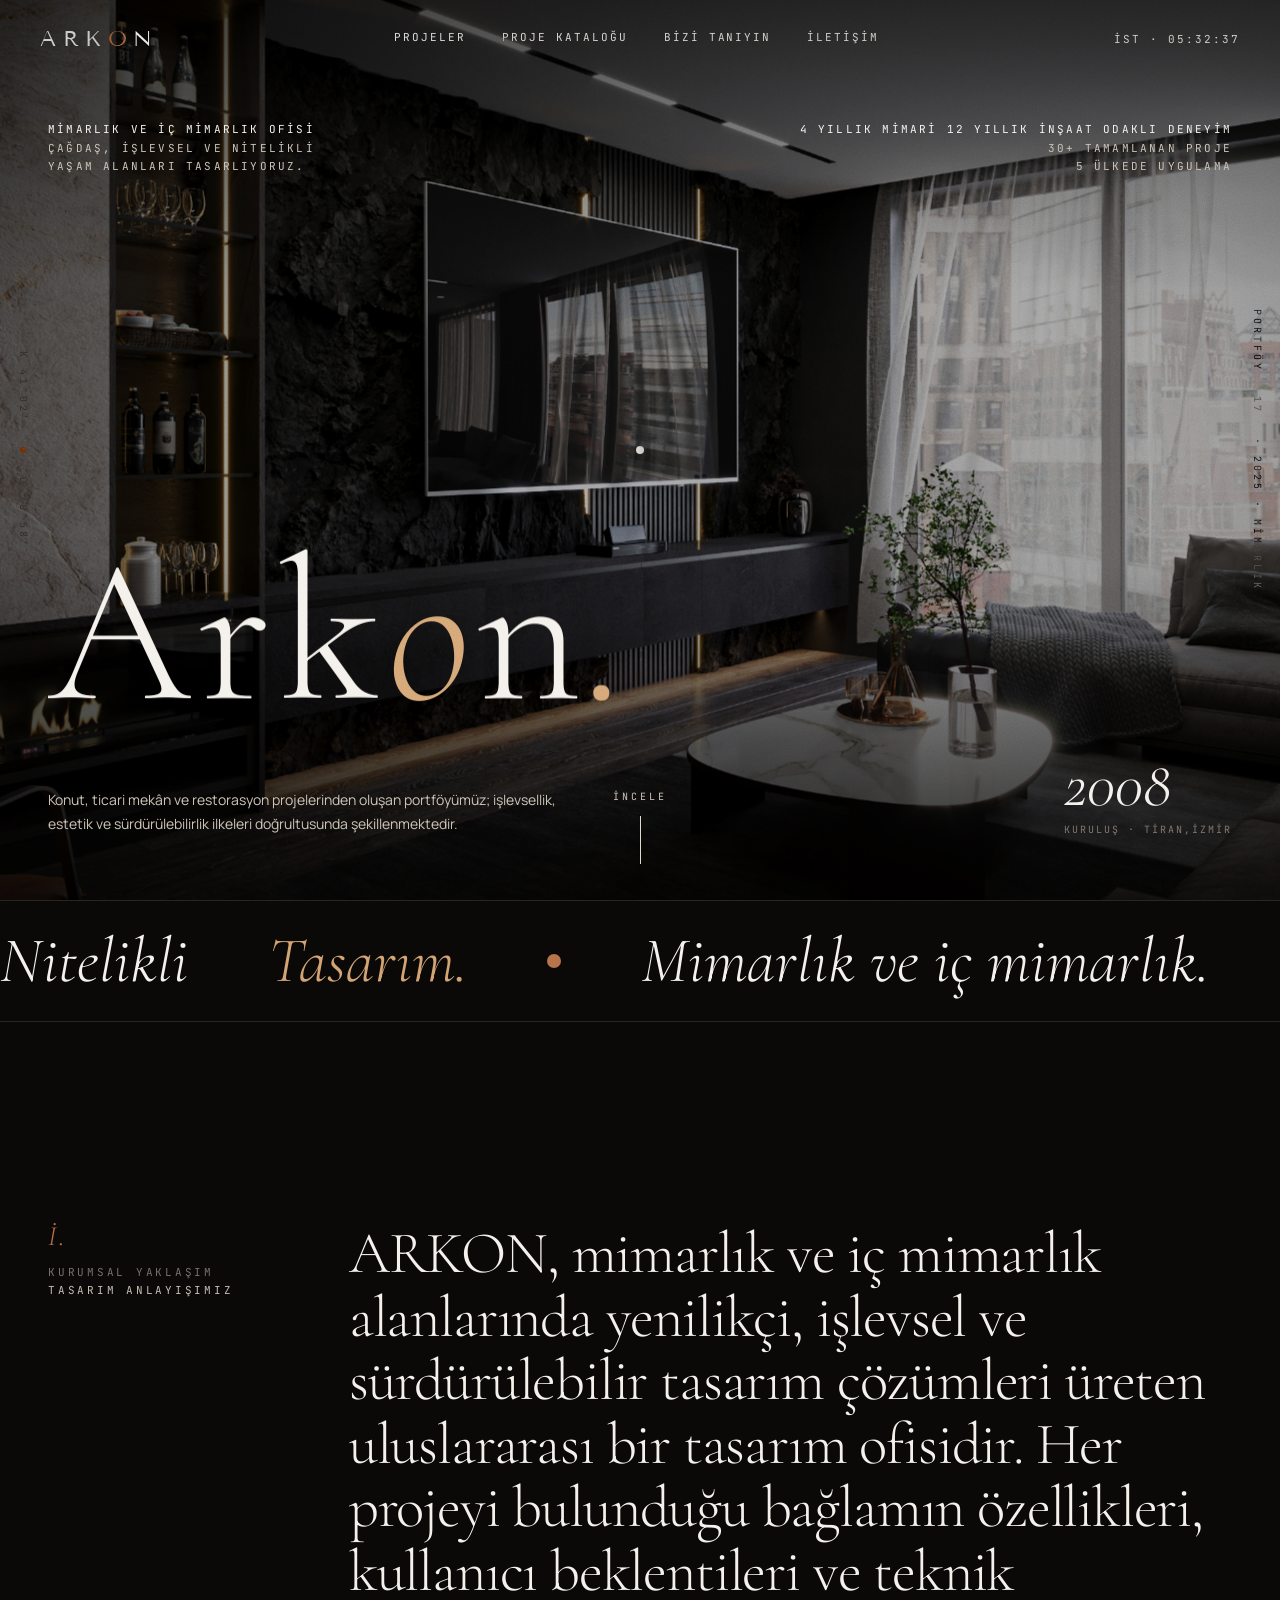
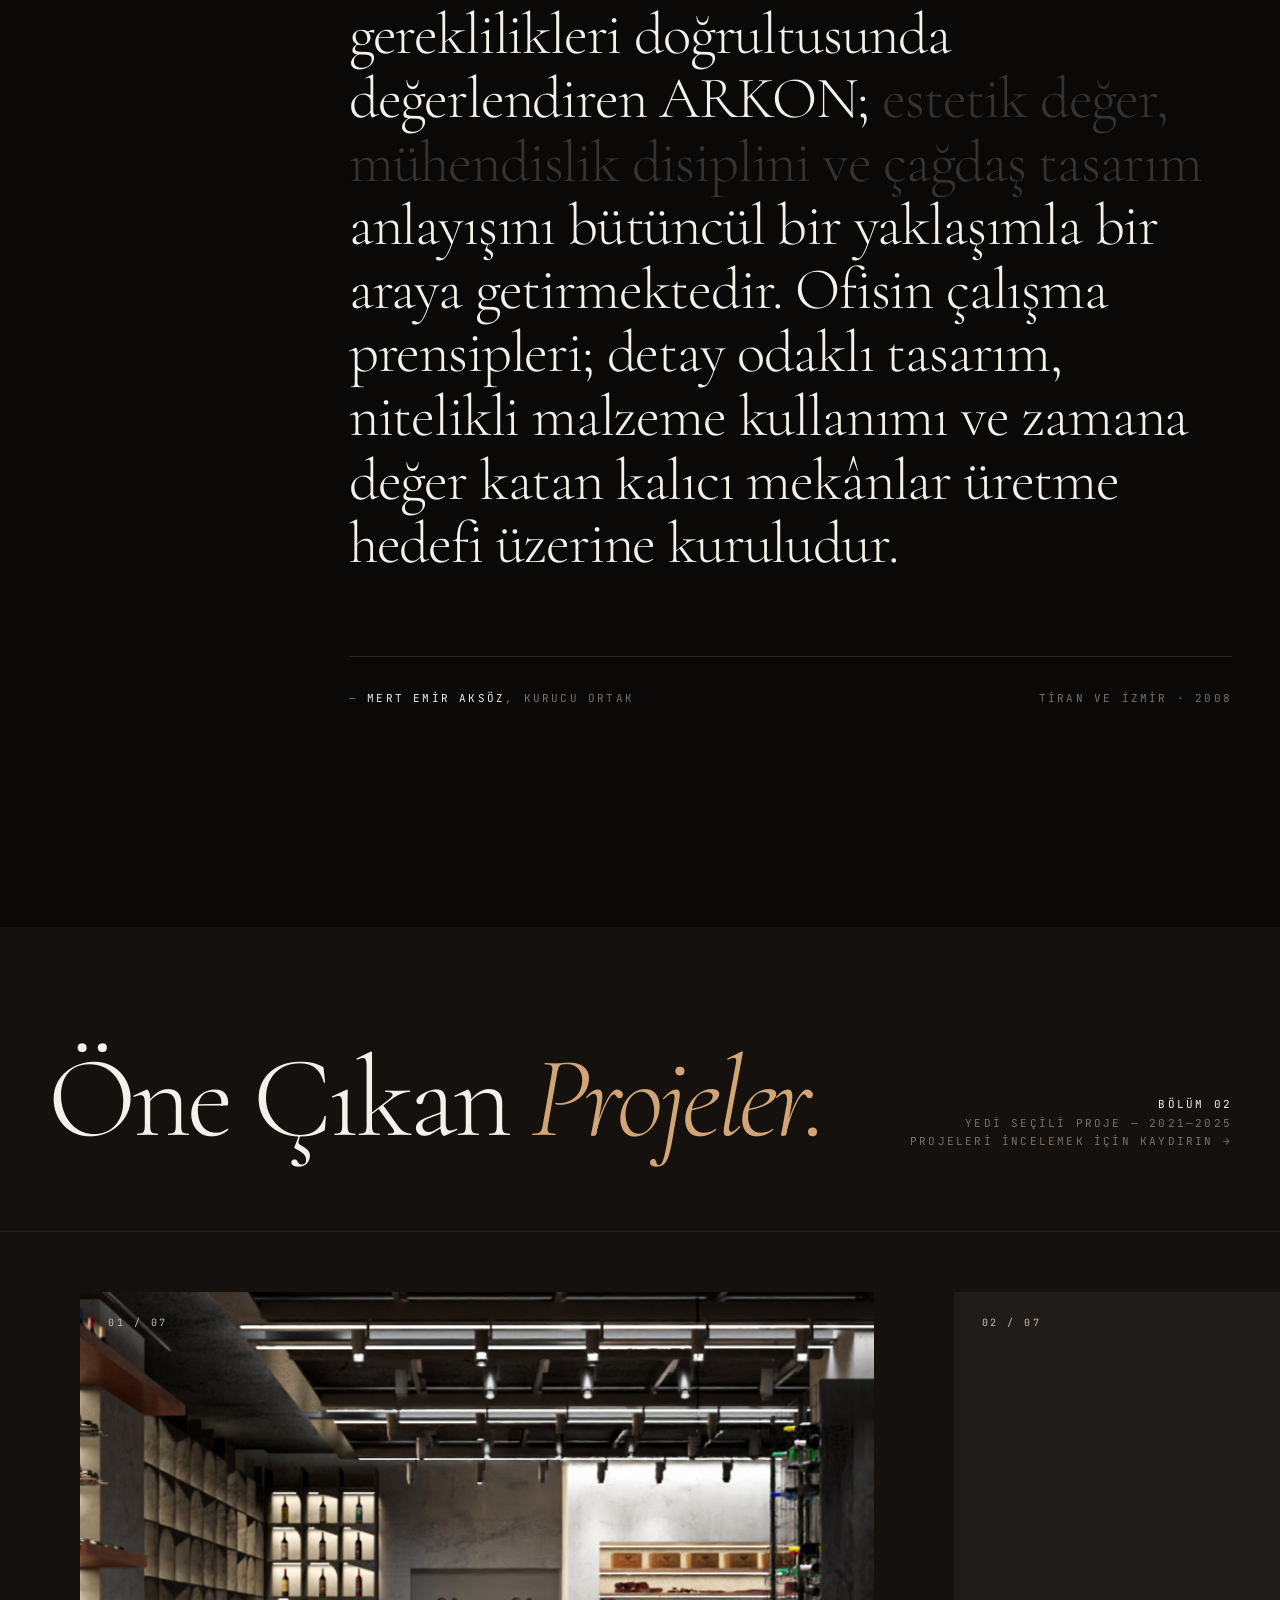
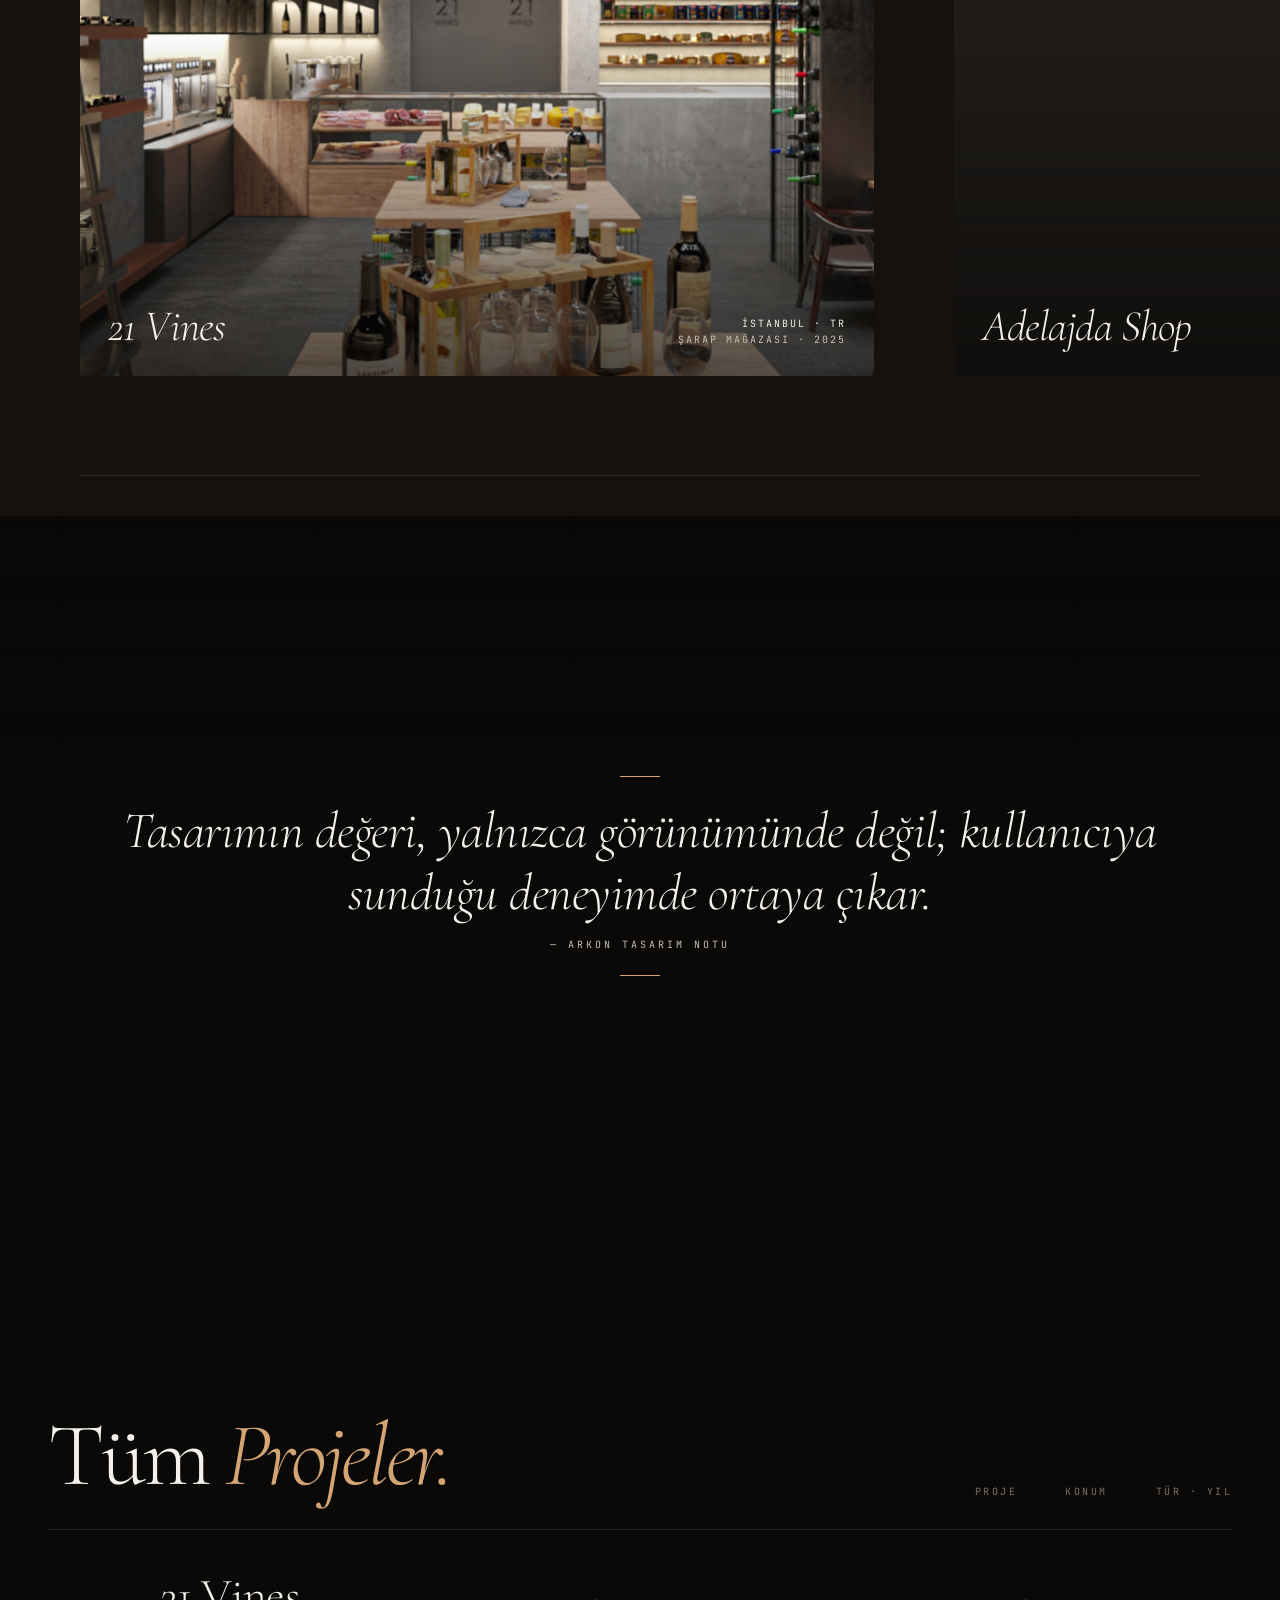
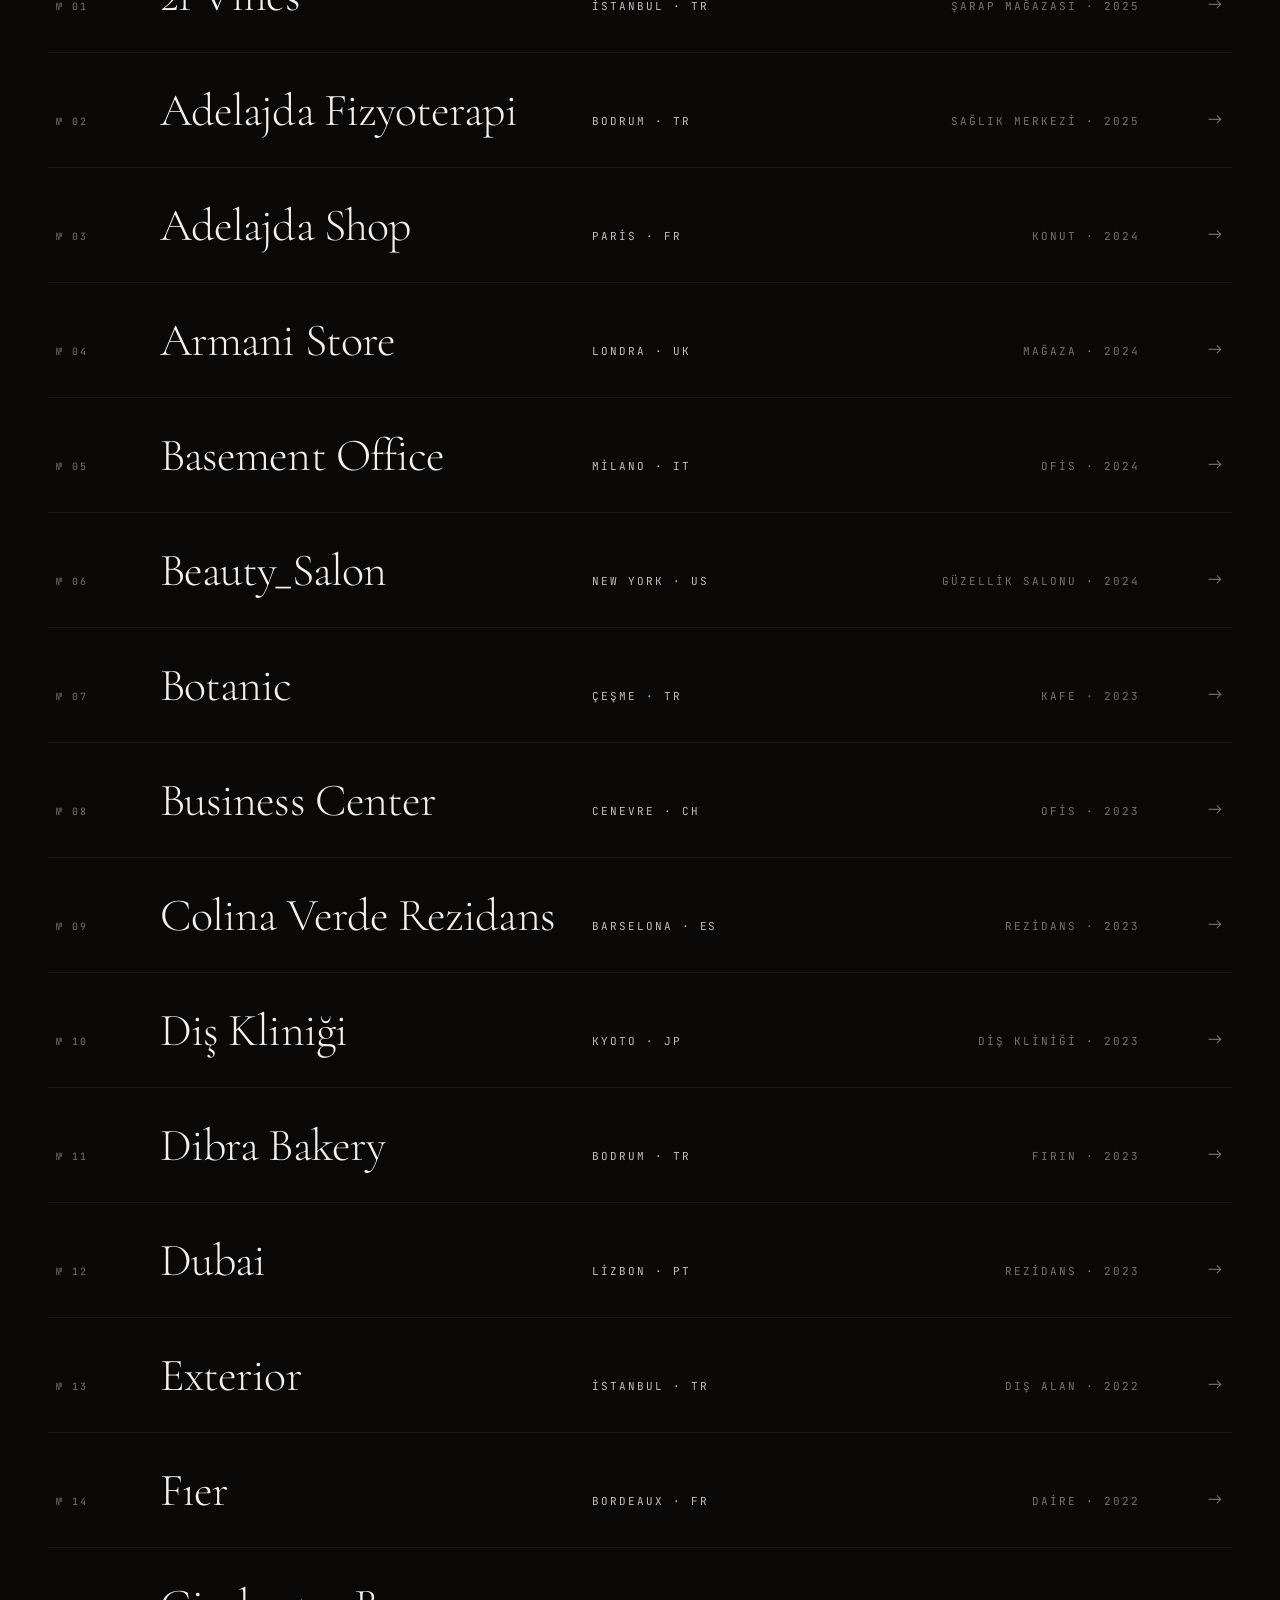
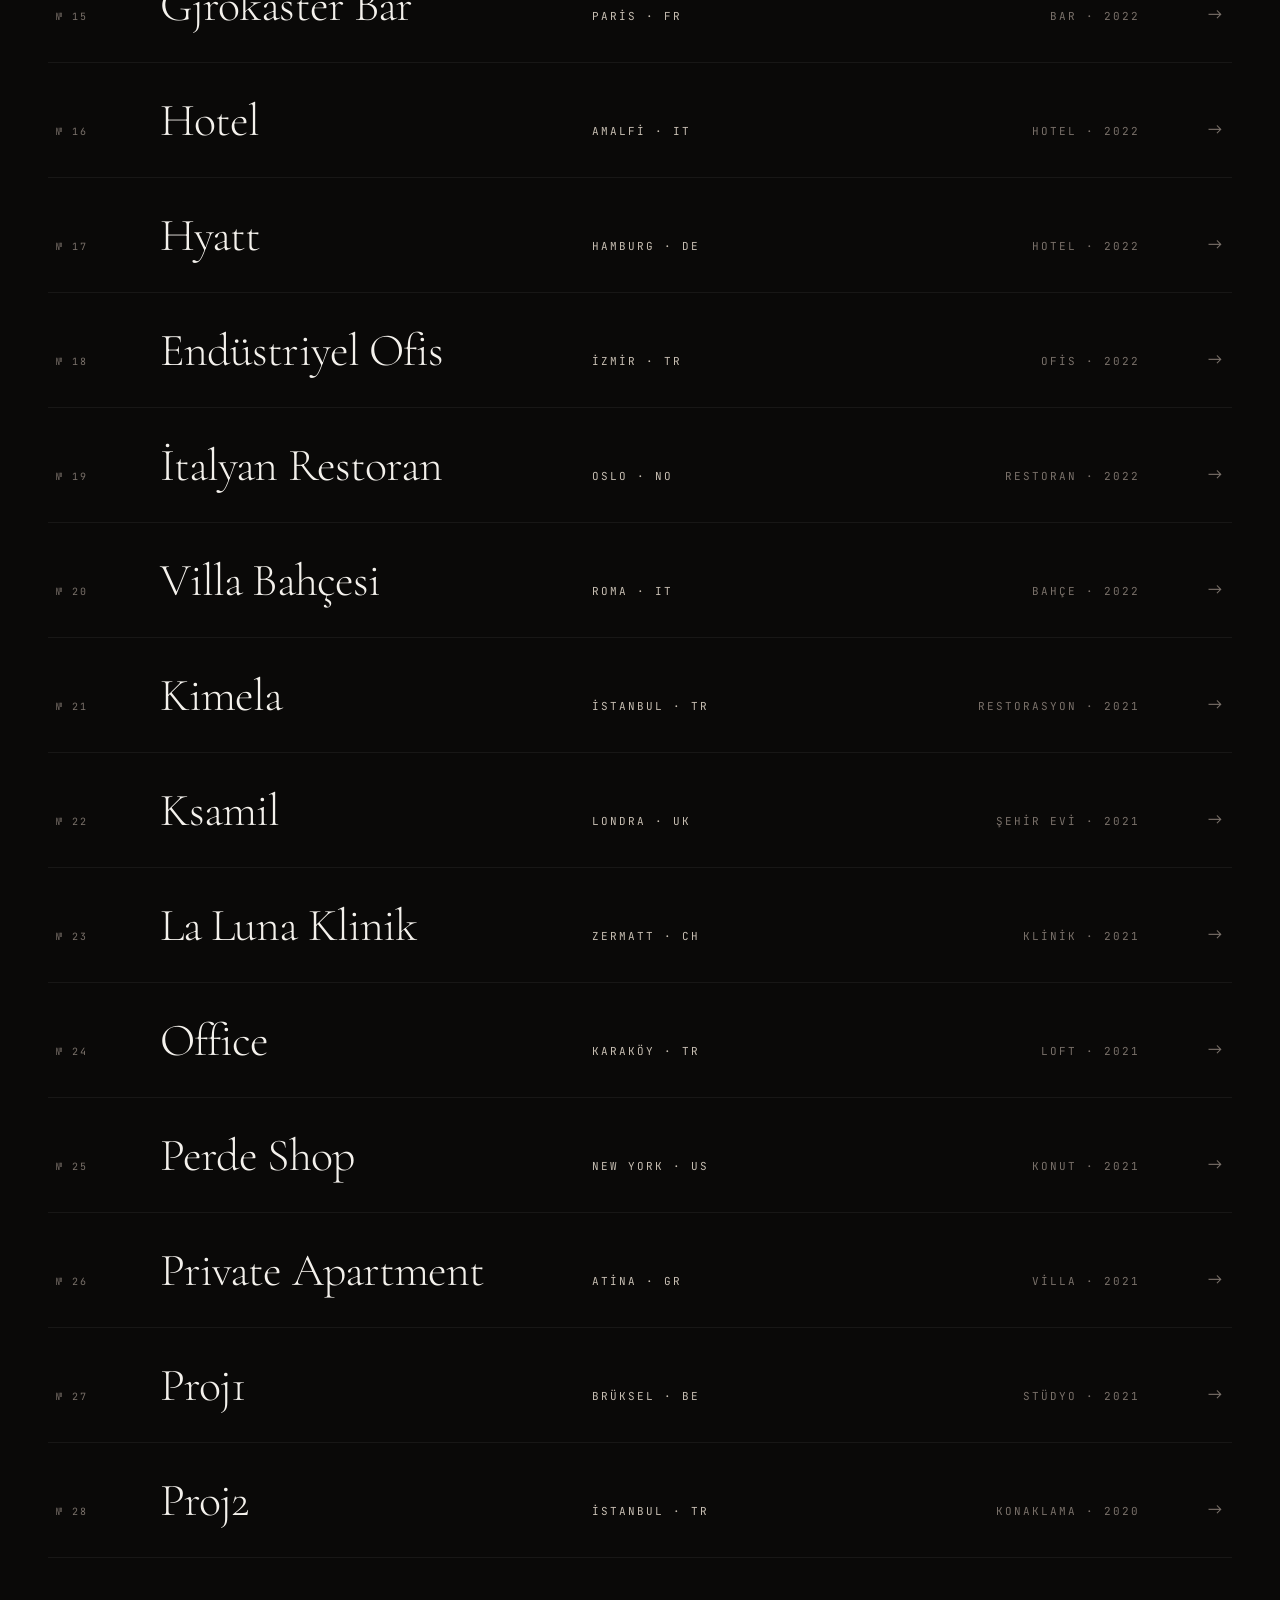
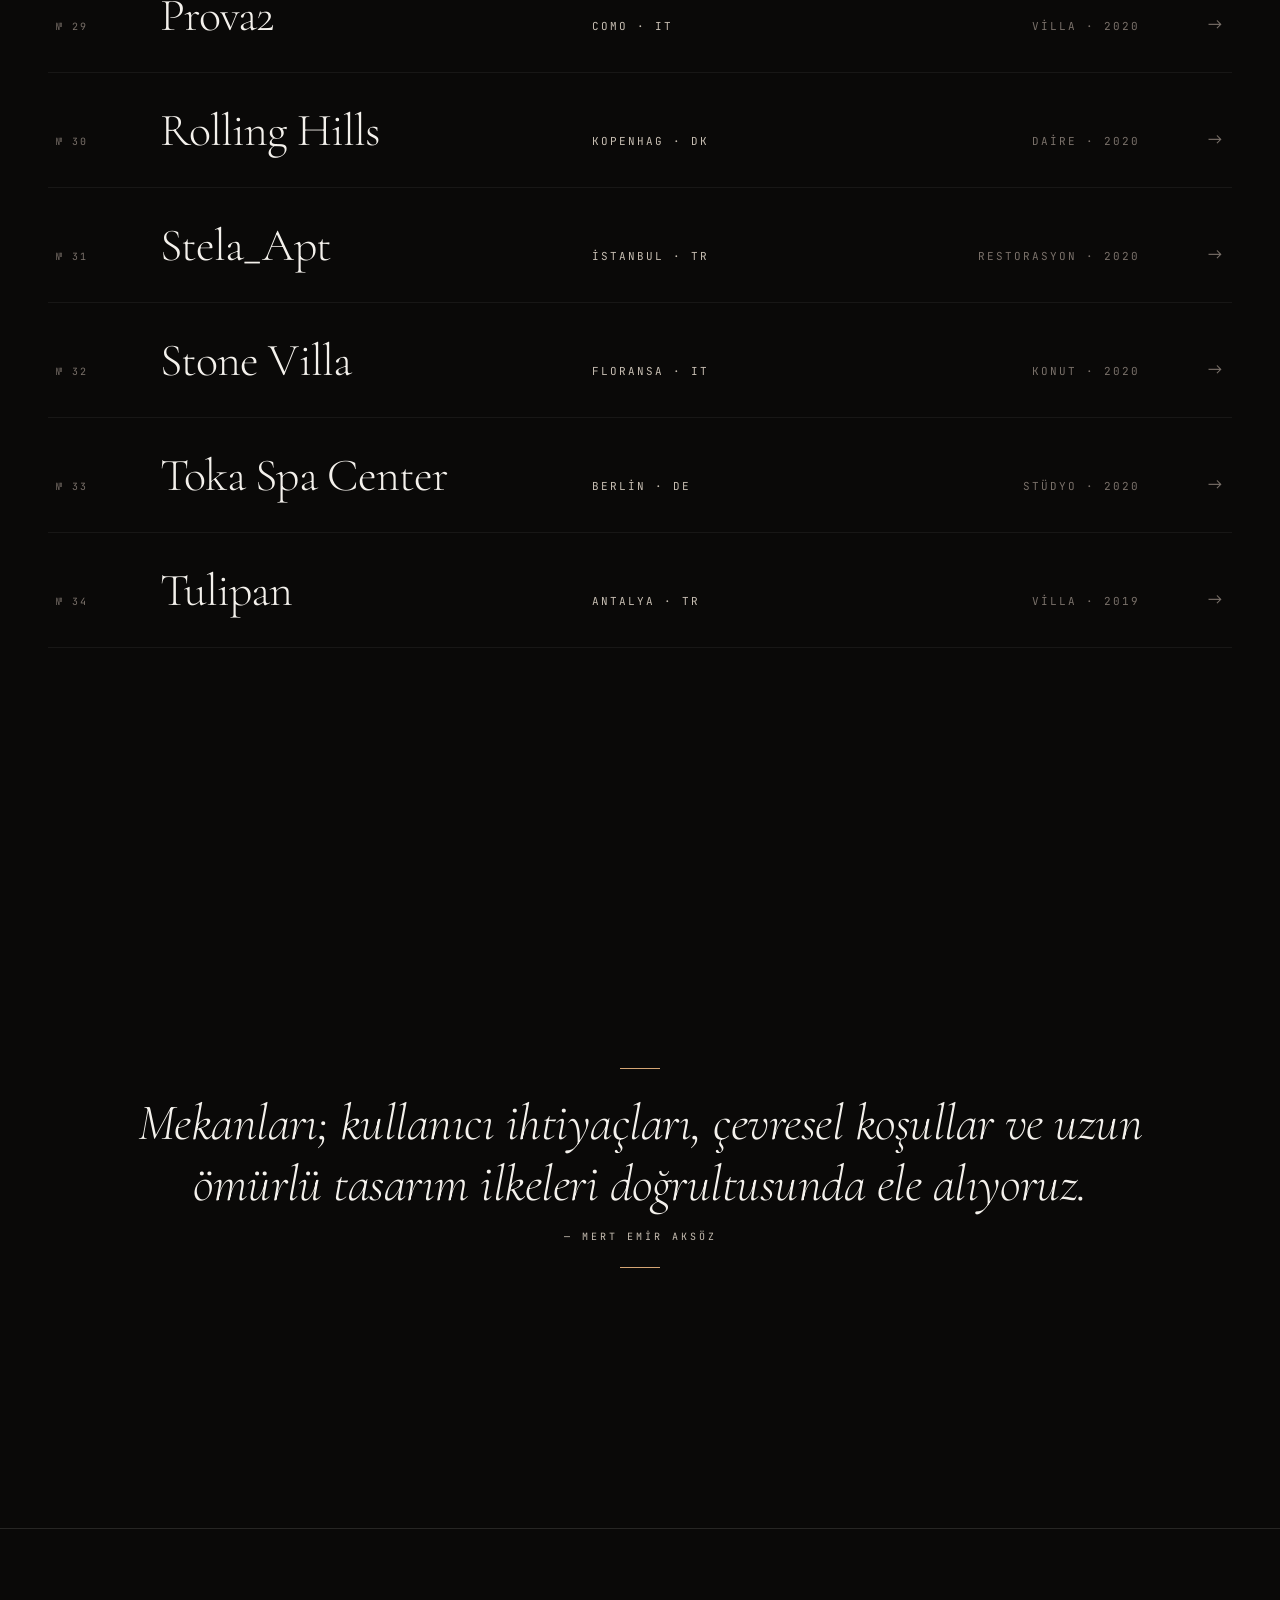
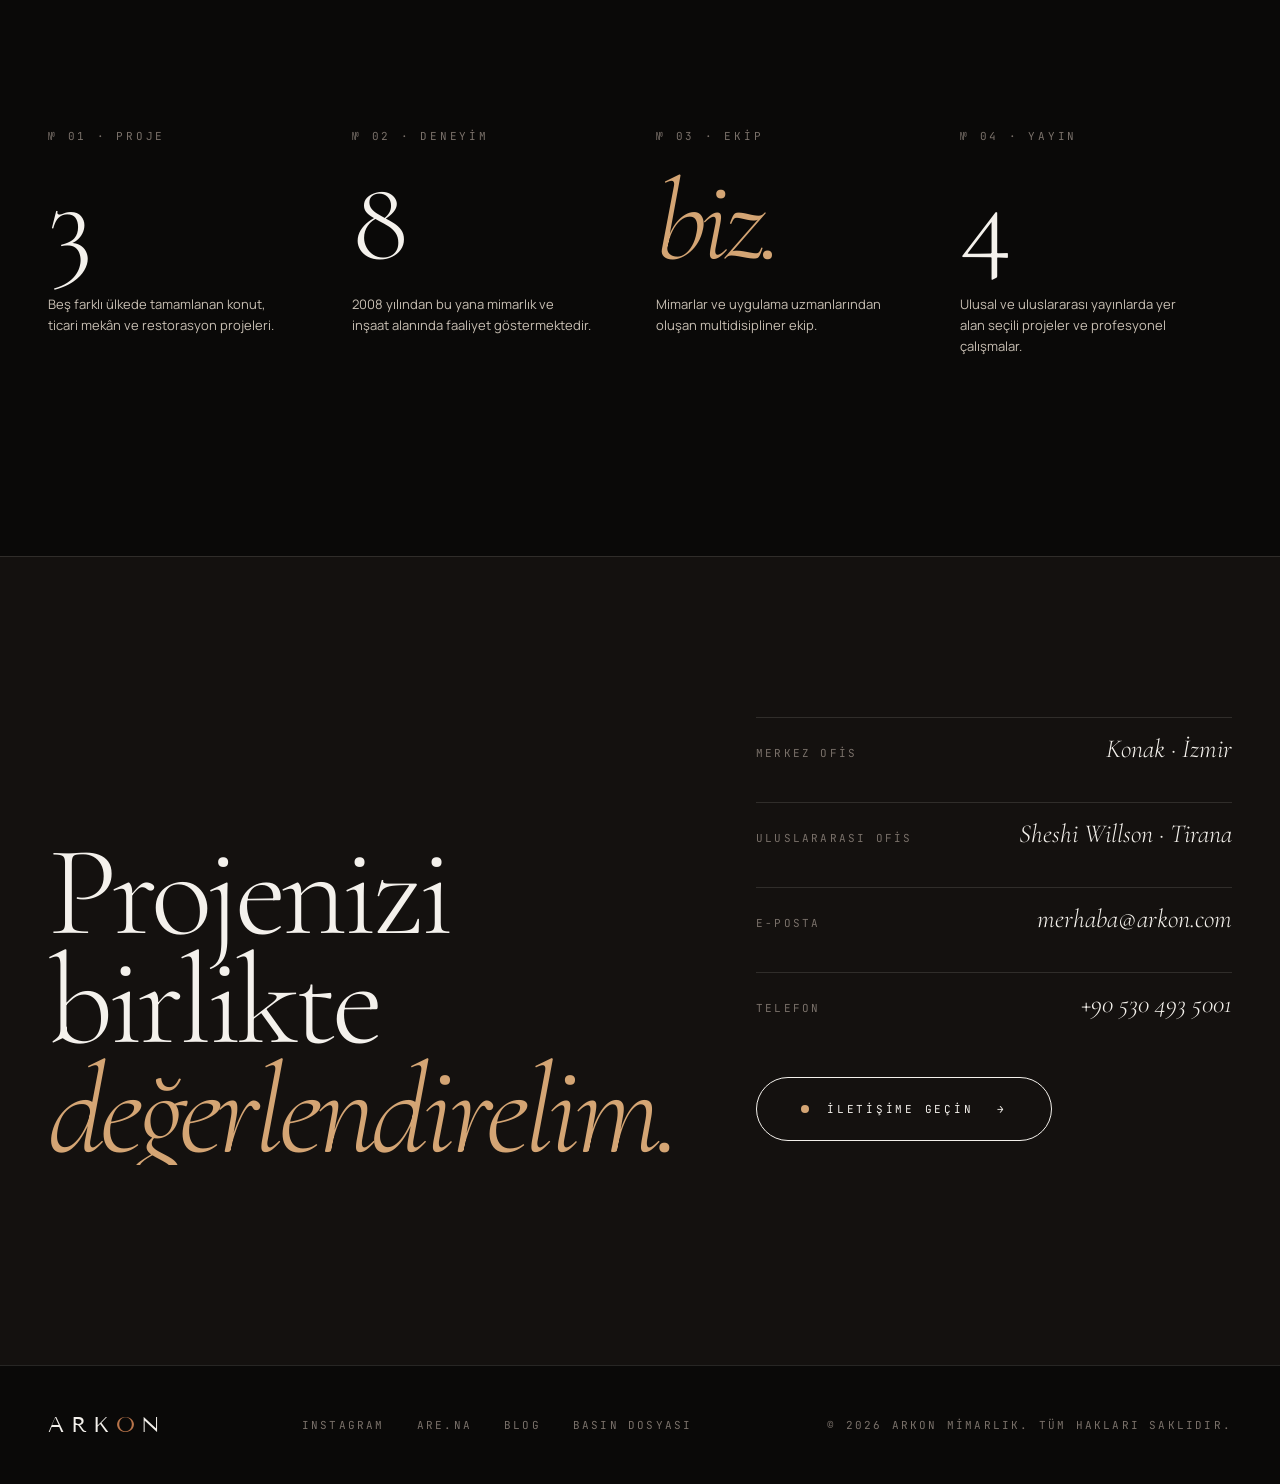
==== commit b8c0a110: "Öne çıkan projeler yatay kaydırma, malzeme alanları ve loader güncellemeleri - Öne çıkan projeler bö" ====
--- a/index.html
+++ b/index.html
@@ -3,7 +3,7 @@
 <head>
 <meta charset="utf-8">
 <meta name="viewport" content="width=device-width,initial-scale=1">
-<title>ARKON — Mimarlık & İç Mekan</title>
+<title>ARKON — Mimarlık ve İç Mimarlık</title>
 <link rel="preconnect" href="https://fonts.googleapis.com">
 <link rel="preconnect" href="https://fonts.gstatic.com" crossorigin>
 <link href="https://fonts.googleapis.com/css2?family=Cormorant+Garamond:ital,wght@0,300;0,400;0,500;1,300;1,400&family=JetBrains+Mono:wght@300;400&family=Manrope:wght@300;400;500&family=Tenor+Sans&display=swap" rel="stylesheet">
@@ -17,26 +17,27 @@
 
 <!-- Loader -->
 <div class="loader" aria-hidden="true">
-  <div class="loader__count"><span class="v">00</span><span class="pct">/ 100</span></div>
+  <div class="loader__brand">ARK<span>O</span>N</div>
+  <div class="loader__count"><span class="v">Hoşgeldiniz</span><span class="dots">...</span></div>
   <div class="loader__meta">
-    <b>ARKON · ATÖLYE</b><br>
-    mimarlık &amp; iç mekan<br>
-    kuruluş 2008 — İstanbul / Milano<br><br>
-    seçili işler yükleniyor
+    <b>ARKON · MİMARLIK</b><br>
+    Mimarlık ve İç Mimarlık<br>
+    Kuruluş 2020 — Tirana / Arnavutluk ve İzmir / Türkiye<br><br>
+    Projeler yükleniyor
   </div>
 </div>
 
 <!-- Side rails -->
 <div class="rail rail--l">K 41°02′ <span class="dot"></span> D 28°58′</div>
-<div class="rail rail--r">Cilt <b style="color:var(--paper)">17</b> · MMXXV · Portföy</div>
+<div class="rail rail--r">Portföy <b style="color:var(--paper)">17</b> · 2025 · Mimarlık</div>
 
 <!-- Nav -->
 <nav class="nav">
   <div class="nav__brand">ARK<span>O</span>N</div>
   <div class="nav__links">
-    <a href="#work">İşler</a>
-    <a href="#index">Dizin</a>
-    <a href="#atelier">Atölye</a>
+    <a href="#work">Projeler</a>
+    <a href="#index">Proje Kataloğu</a>
+    <a href="#atelier">Bizi Tanıyın</a>
     <a href="#contact">İletişim</a>
   </div>
   <div class="nav__clock">İST · 00:00:00</div>
@@ -47,8 +48,8 @@
   <div class="hero__bg" style="background-image:url('img/01.jpg')"></div>
   <div class="hero__inner">
     <div class="hero__eyebrow">
-      <div class="l"><b>Bir mimarlık pratiği</b><br>taş, gölge ve sessizliğin kesiştiği yerde çalışıyor.</div>
-      <div class="r"><b>17 yıl</b><br>40 seçili iş<br>9 ülke</div>
+      <div class="l"><b>Mimarlık ve İç Mimarlık Ofisi</b><br>Çağdaş, işlevsel ve nitelikli yaşam alanları tasarlıyoruz.</div>
+      <div class="r"><b>4 Yıllık mimari 12 yıllık İnşaat odaklı Deneyim</b><br>30+ Tamamlanan Proje<br>5 Ülkede Uygulama</div>
     </div>
 
     <div class="hero__title">
@@ -56,13 +57,13 @@
         <span class="ch">A</span><span class="ch">r</span><span class="ch">k</span><span class="ch italic">o</span><span class="ch">n</span><span class="ch italic">.</span>
       </h1>
       <div class="hero__sub">
-        <p>Tek bir inançla biçimlenmiş kırk konut, restorasyon ve atölyeden oluşan bir portföy — mimarlık, gürültünün bittiği yerde başlar.</p>
-        <div class="num">2008<small>Kuruluş · İstanbul</small></div>
+        <p>Konut, ticari mekân ve restorasyon projelerinden oluşan portföyümüz; işlevsellik, estetik ve sürdürülebilirlik ilkeleri doğrultusunda şekillenmektedir.</p>
+        <div class="num">2008<small>Kuruluş · Tiran,İzmir</small></div>
       </div>
     </div>
   </div>
   <div class="hero__scroll">
-    <span>Kaydır</span>
+    <span>İncele</span>
     <span class="bar"></span>
   </div>
 </section>
@@ -71,21 +72,21 @@
 <div class="marquee" aria-hidden="true">
   <div class="marquee__track">
     <span>
-      Taş. <em style="font-style:italic;color:var(--ember)">Gölge.</em>
-      <i class="sep"></i>
-      Dingin ışık.
-      <i class="sep"></i>
-      Kırk oda, tek bir kulak.
-      <i class="sep"></i>
-      <em style="font-style:italic;color:var(--ember)">Arkon</em> Atölye.
-      <i class="sep"></i>
-      Taş. <em style="font-style:italic;color:var(--ember)">Gölge.</em>
-      <i class="sep"></i>
-      Dingin ışık.
-      <i class="sep"></i>
-      Kırk oda, tek bir kulak.
-      <i class="sep"></i>
-      <em style="font-style:italic;color:var(--ember)">Arkon</em> Atölye.
+      Nitelikli <em style="font-style:italic;color:var(--ember)">Tasarım.</em>
+      <i class="sep"></i>
+      Mimarlık ve iç mimarlık.
+      <i class="sep"></i>
+      Detay odaklı yaklaşım.
+      <i class="sep"></i>
+      <em style="font-style:italic;color:var(--ember)">ARKON</em> Mimarlık.
+      <i class="sep"></i>
+      Nitelikli <em style="font-style:italic;color:var(--ember)">Tasarım.</em>
+      <i class="sep"></i>
+      Mimarlık ve iç mimarlık.
+      <i class="sep"></i>
+      Detay odaklı yaklaşım.
+      <i class="sep"></i>
+      <em style="font-style:italic;color:var(--ember)">ARKON</em> Mimarlık.
       <i class="sep"></i>
     </span>
   </div>
@@ -96,29 +97,29 @@
   <div class="manifesto__grid">
     <div class="manifesto__label">
       <span class="num">i.</span>
-      Manifesto<br>
-      <span style="color:var(--bone)">Atölyeden bir not</span>
+      Kurumsal Yaklaşım<br>
+      <span style="color:var(--bone)">Tasarım anlayışımız</span>
     </div>
     <div>
       <div class="manifesto__body">
-        Başkalarının <em>savlar</em> kurduğu gibi biz odalar kurarız — yavaşça, taşla, bir kulağımız havada. Her proje bir duvar, bir pencere ve ışığın geldiği saat arasında uzun bir konuşmadır. Trendlerin peşinden koşmayız. Siyah meşe bir zeminde uzanan <em>öğleden sonra gölgesinin</em> o sessiz dikdörtgeninin peşinden koşarız.
+        ARKON, mimarlık ve iç mimarlık alanlarında yenilikçi, işlevsel ve sürdürülebilir tasarım çözümleri üreten uluslararası bir tasarım ofisidir. Her projeyi bulunduğu bağlamın özellikleri, kullanıcı beklentileri ve teknik gereklilikleri doğrultusunda değerlendiren ARKON; estetik değer, mühendislik disiplini ve çağdaş tasarım anlayışını bütüncül bir yaklaşımla bir araya getirmektedir. Ofisin çalışma prensipleri; detay odaklı tasarım, nitelikli malzeme kullanımı ve zamana değer katan kalıcı mekânlar üretme hedefi üzerine kuruludur.
       </div>
       <div class="manifesto__sign">
-        <span>— <b>Selim Arkon</b>, kurucu ortak</span>
-        <span>İstanbul · MMXXV</span>
+        <span>— <b>Mert Emir Aksöz</b>, Kurucu Ortak</span>
+        <span>Tiran ve İzmir · 2008</span>
       </div>
     </div>
   </div>
 </section>
 
 <!-- ============================ FEATURED — Horizontal scroll ============================ -->
-<section class="featured" id="work" data-screen-label="Öne Çıkan İşler">
+<section class="featured" id="work" data-screen-label="Öne Çıkanlar">
   <div class="featured__head">
-    <h2 class="reveal">Öne çıkan <em>işler.</em></h2>
+    <h2 class="reveal">Öne Çıkan <em>Projeler.</em></h2>
     <div class="meta reveal">
       <b>Bölüm 02</b><br>
-      Yedi proje — 2021—2025<br>
-      Gezdirmek için kaydır →
+      Yedi seçili proje — 2021—2025<br>
+      Projeleri incelemek için kaydırın →
     </div>
   </div>
   <div class="h-scroll">
@@ -126,8 +127,8 @@
       <div class="h-scroll__track">
         <!-- injected -->
       </div>
-      <div class="h-scroll__progress"><span></span></div>
-    </div>
+    </div>
+    <div class="h-scroll__progress"><span></span></div>
   </div>
 </section>
 
@@ -136,8 +137,8 @@
   <div class="strip__bg" style="background-image:url('img/06.jpg')"></div>
   <div class="strip__quote">
     <p class="reveal">
-      Bir ev, mobilyasından ağır, havasından dingin olmalı.
-      <cite>— atölye notu, cilt xii</cite>
+      Tasarımın değeri, yalnızca görünümünde değil; kullanıcıya sunduğu deneyimde ortaya çıkar.
+      <cite>— ARKON tasarım notu</cite>
     </p>
   </div>
 </section>
@@ -145,7 +146,7 @@
 <!-- ============================ INDEX LIST ============================ -->
 <section class="index" id="index" data-screen-label="Proje Dizini">
   <div class="index__head">
-    <h2 class="reveal">Tüm <em>işler.</em></h2>
+    <h2 class="reveal">Tüm <em>Projeler.</em></h2>
     <div class="cols">
       <span>Proje</span>
       <span>Konum</span>
@@ -161,33 +162,33 @@
   <div class="strip__bg" style="background-image:url('img/03.jpg')"></div>
   <div class="strip__quote">
     <p class="reveal">
-      Odaları bir terzinin palto kestiği gibi tasarlarız — oturması için değil, dökülmesi için.
-      <cite>— S. Arkon</cite>
+      Mekanları; kullanıcı ihtiyaçları, çevresel koşullar ve uzun ömürlü tasarım ilkeleri doğrultusunda ele alıyoruz.
+      <cite>— Mert Emir Aksöz</cite>
     </p>
   </div>
 </section>
 
 <!-- ============================ ATELIER NUMBERS ============================ -->
-<section class="atelier" data-screen-label="Atölye Sayıları">
+<section class="atelier" data-screen-label="Kurumsal Göstergeler">
   <div class="atelier__cell reveal">
     <div class="lbl">№ 01 · proje</div>
-    <div class="val"><span data-counter="40">0</span></div>
-    <div class="note">Dokuz ülkede tamamlanmış seçili konutlar, restorasyonlar ve atölyeler.</div>
-  </div>
-  <div class="atelier__cell reveal">
-    <div class="lbl">№ 02 · yıl</div>
-    <div class="val"><span data-counter="17">0</span></div>
-    <div class="note">Atölye, İstanbul Karaköy'de tek bir arka oda stüdyosunda kurulduğundan beri.</div>
-  </div>
-  <div class="atelier__cell reveal">
-    <div class="lbl">№ 03 · ortak</div>
-    <div class="val"><em>vi.</em></div>
-    <div class="note">Altı kişilik bir stüdyo — mimarlar, bir iç mekan ortağı ve kadrolu bir marangoz.</div>
+    <div class="val"><span data-counter="5">0</span></div>
+    <div class="note">Beş farklı ülkede tamamlanan konut, ticari mekân ve restorasyon projeleri.</div>
+  </div>
+  <div class="atelier__cell reveal">
+    <div class="lbl">№ 02 · deneyim</div>
+    <div class="val"><span data-counter="12">0</span></div>
+    <div class="note">2008 yılından bu yana mimarlık ve inşaat alanında faaliyet göstermektedir.</div>
+  </div>
+  <div class="atelier__cell reveal">
+    <div class="lbl">№ 03 · ekip</div>
+    <div class="val"><em>biz.</em></div>
+    <div class="note">Mimarlar ve uygulama uzmanlarından oluşan multidisipliner ekip.</div>
   </div>
   <div class="atelier__cell reveal">
     <div class="lbl">№ 04 · yayın</div>
-    <div class="val"><span data-counter="32">0</span></div>
-    <div class="note"><i>Wallpaper*</i>, <i>AD</i>, <i>Domus</i>, <i>Dezeen</i> ve <i>The World of Interiors</i>'da yer aldı.</div>
+    <div class="val"><span data-counter="6">0</span></div>
+    <div class="note">Ulusal ve uluslararası yayınlarda yer alan seçili projeler ve profesyonel çalışmalar.</div>
   </div>
 </section>
 
@@ -195,17 +196,17 @@
 <section class="cta" id="contact" data-screen-label="İletişim">
   <div class="cta__inner">
     <h2 class="cta__title">
-      <span class="line"><span>Bir sohbet</span></span>
-      <span class="line"><span><em>başlatalım.</em></span></span>
+      <span class="line"><span>Projenizi birlikte</span></span>
+      <span class="line"><span><em>değerlendirelim.</em></span></span>
     </h2>
     <div class="cta__right">
-      <div class="cta__field"><span>Atölye</span><b>Karaköy · İstanbul</b></div>
-      <div class="cta__field"><span>Ofis</span><b>Via Tortona · Milano</b></div>
+      <div class="cta__field"><span>Merkez Ofis</span><b>Konak · İzmir</b></div>
+      <div class="cta__field"><span>Uluslararası Ofis</span><b>Sheshi Willson · Tirana</b></div>
       <div class="cta__field"><span>E-posta</span><b>merhaba@arkon.com</b></div>
-      <div class="cta__field"><span>Telefon</span><b>+90 212 000 00 00</b></div>
+      <div class="cta__field"><span>Telefon</span><b>+90 530 493 5001</b></div>
       <a href="mailto:merhaba@arkon.com" class="cta__btn">
         <span class="dot"></span>
-        Bir proje başlatın
+        İletişime Geçin
         <span style="margin-left:6px">→</span>
       </a>
     </div>
@@ -218,10 +219,10 @@
   <div class="foot__links">
     <a href="#">Instagram</a>
     <a href="#">Are.na</a>
-    <a href="#">Günlük</a>
-    <a href="#">Basın kiti</a>
-  </div>
-  <div>© MMXXV · tüm işlerin telif hakkı Arkon Atölye</div>
+    <a href="#">Blog</a>
+    <a href="#">Basın Dosyası</a>
+  </div>
+  <div>© 2026 ARKON Mimarlık. Tüm hakları saklıdır.</div>
 </footer>
 
 <script src="projects.js"></script>
--- a/styles.css
+++ b/styles.css
@@ -75,15 +75,19 @@
   padding:48px;transition:transform 1.1s var(--ease-io);
 }
 .loader.done{ transform:translateY(-100%); }
+.loader__brand{
+  position:absolute;top:50%;left:50%;transform:translate(-50%,-50%);
+  font:400 clamp(40px,7vw,72px)/1 var(--f-sans);
+  color:var(--paper);letter-spacing:.3em;
+}
+.loader__brand span{color:var(--cognac);}
 .loader__count{
-  font:300 18vw/0.9 var(--f-display);font-style:italic;
-  letter-spacing:-.04em;color:var(--paper);
-  font-variant-numeric:tabular-nums;
+  font:300 clamp(40px,8vw,120px)/0.9 var(--f-display);font-style:italic;
+  letter-spacing:-.02em;color:var(--paper);
   display:flex;align-items:flex-end;
 }
-.loader__count .pct{
-  font:400 1.2rem/1 var(--f-mono);letter-spacing:.05em;
-  color:var(--stone);margin-left:.4em;padding-bottom:1.4em;
+.loader__count .dots{
+  display:inline-block;width:1.2em;
 }
 .loader__meta{
   font:11px/1.6 var(--f-mono);letter-spacing:.18em;text-transform:uppercase;
@@ -297,15 +301,18 @@
 
 .h-scroll{
   position:relative;
-  /* height set dynamically in JS so vertical scroll exactly matches horizontal pan */
+  padding-bottom:80px;
 }
 .h-scroll__sticky{
-  position:sticky;top:0;height:100vh;overflow:hidden;
-  display:flex;align-items:center;
-}
+  overflow-x:auto;overflow-y:hidden;
+  -webkit-overflow-scrolling:touch;
+  overscroll-behavior-x:contain;
+  scrollbar-width:none;
+}
+.h-scroll__sticky::-webkit-scrollbar{display:none;}
 .h-scroll__track{
-  display:flex;align-items:center;gap:80px;padding:0 80px;
-  will-change:transform;
+  display:flex;align-items:center;gap:80px;padding:60px 80px;
+  width:max-content;
 }
 .f-card{
   position:relative;flex:0 0 auto;
@@ -342,7 +349,7 @@
 
 .h-scroll__progress{
   position:absolute;bottom:40px;left:80px;right:80px;
-  height:1px;background:var(--line);
+  height:1px;background:var(--line);pointer-events:none;
 }
 .h-scroll__progress span{
   display:block;height:100%;width:0;background:var(--cognac);
